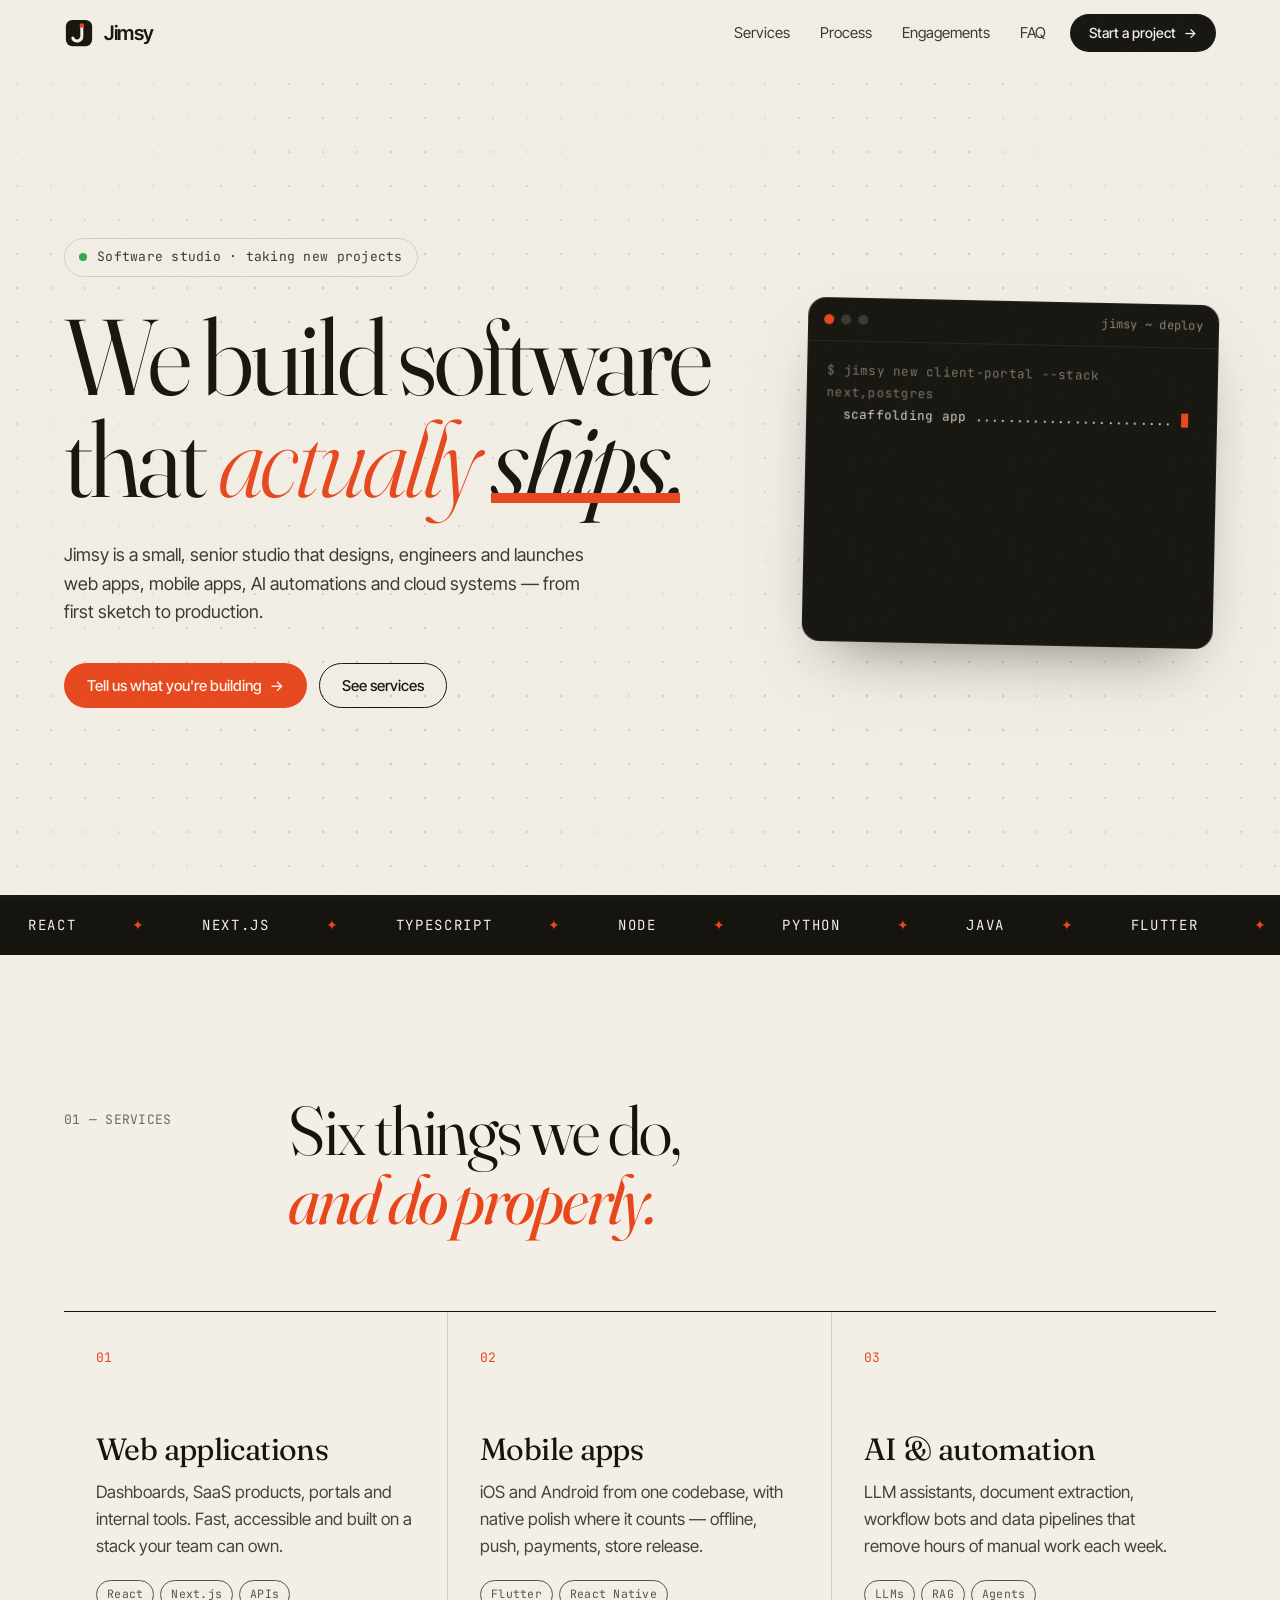
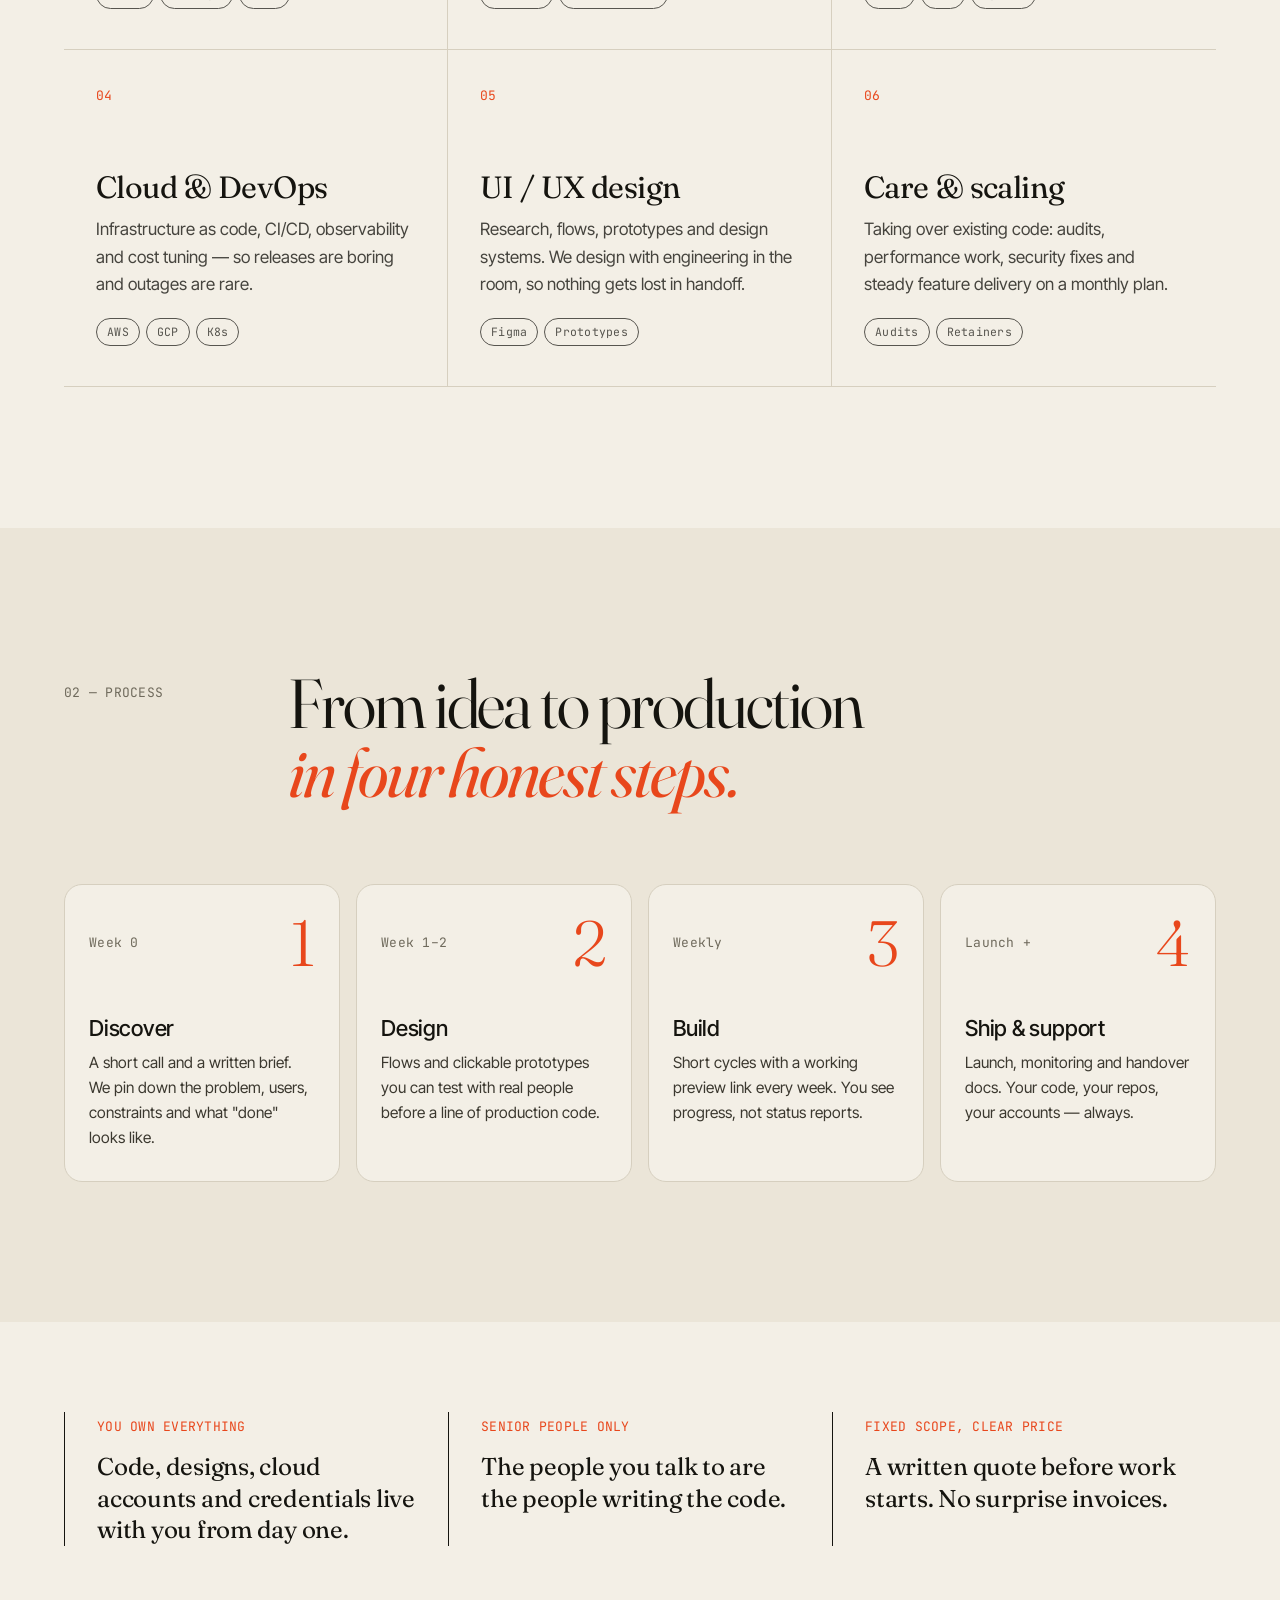
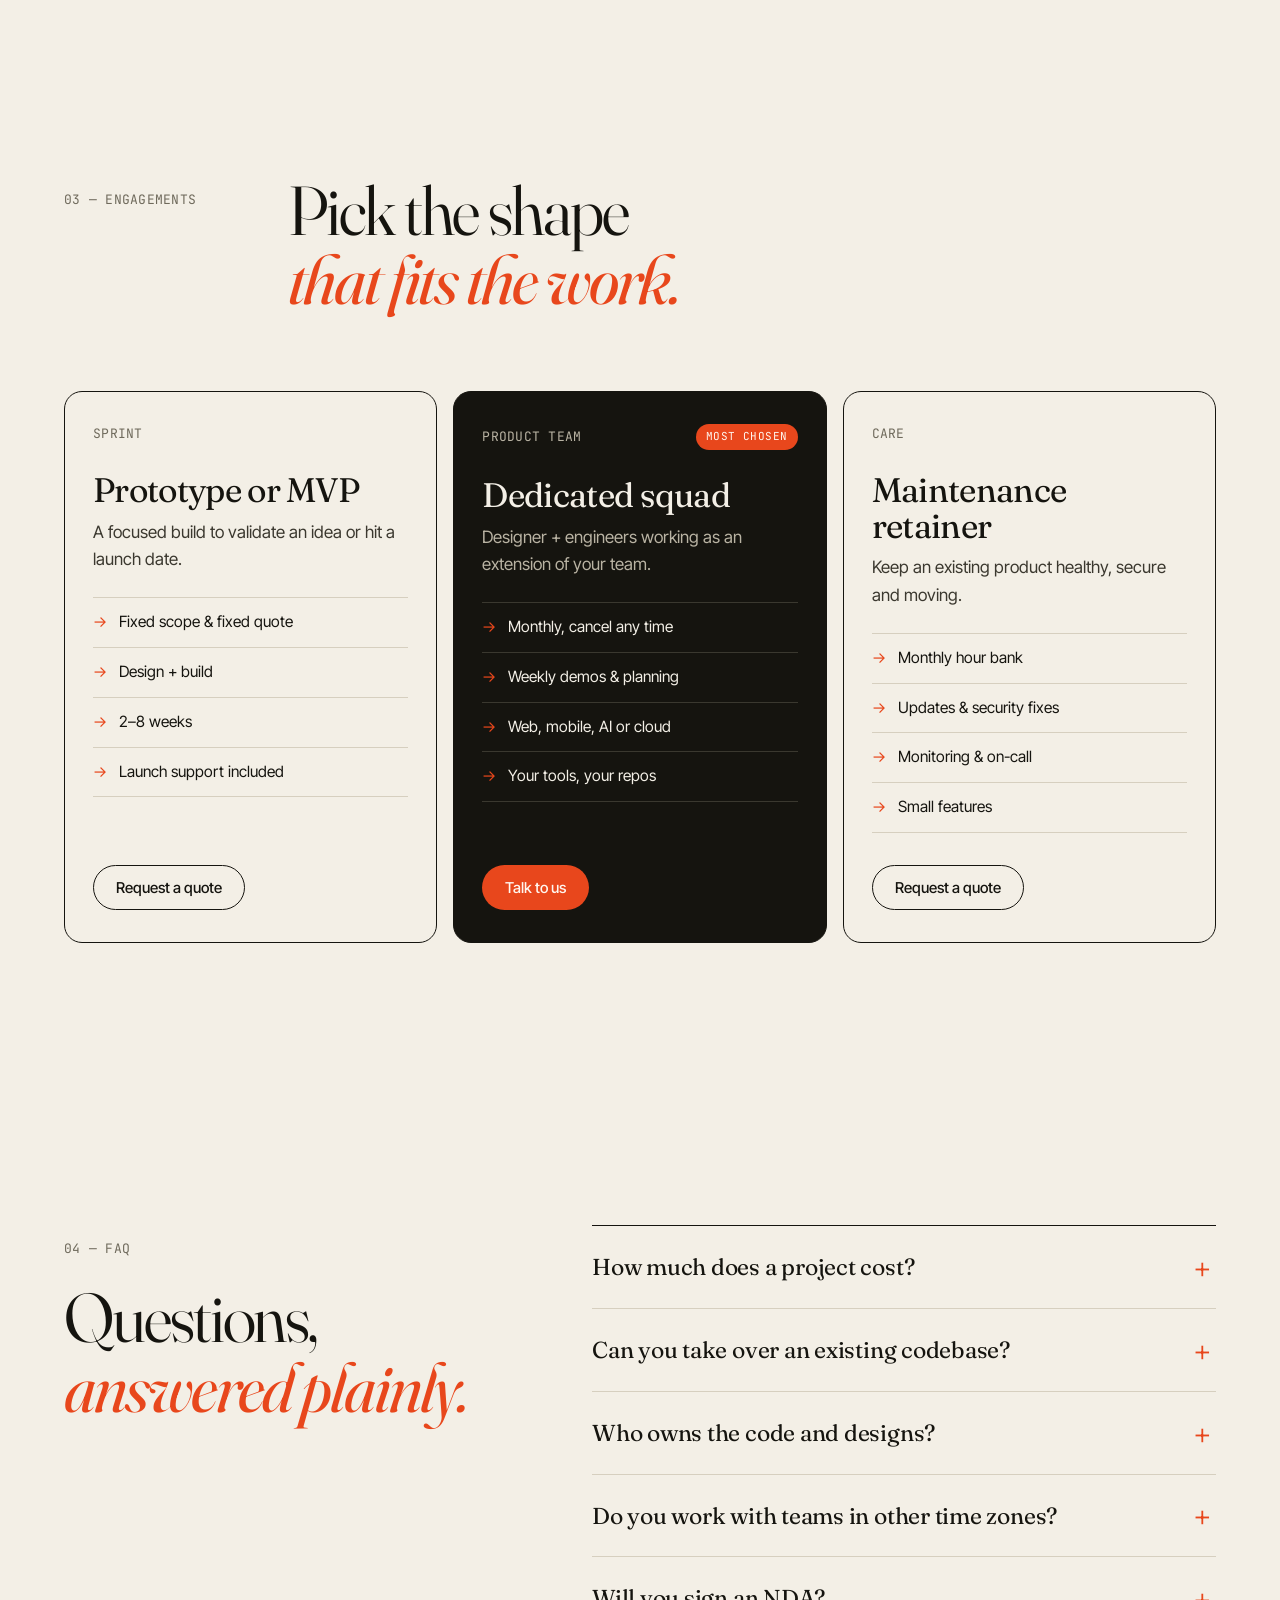
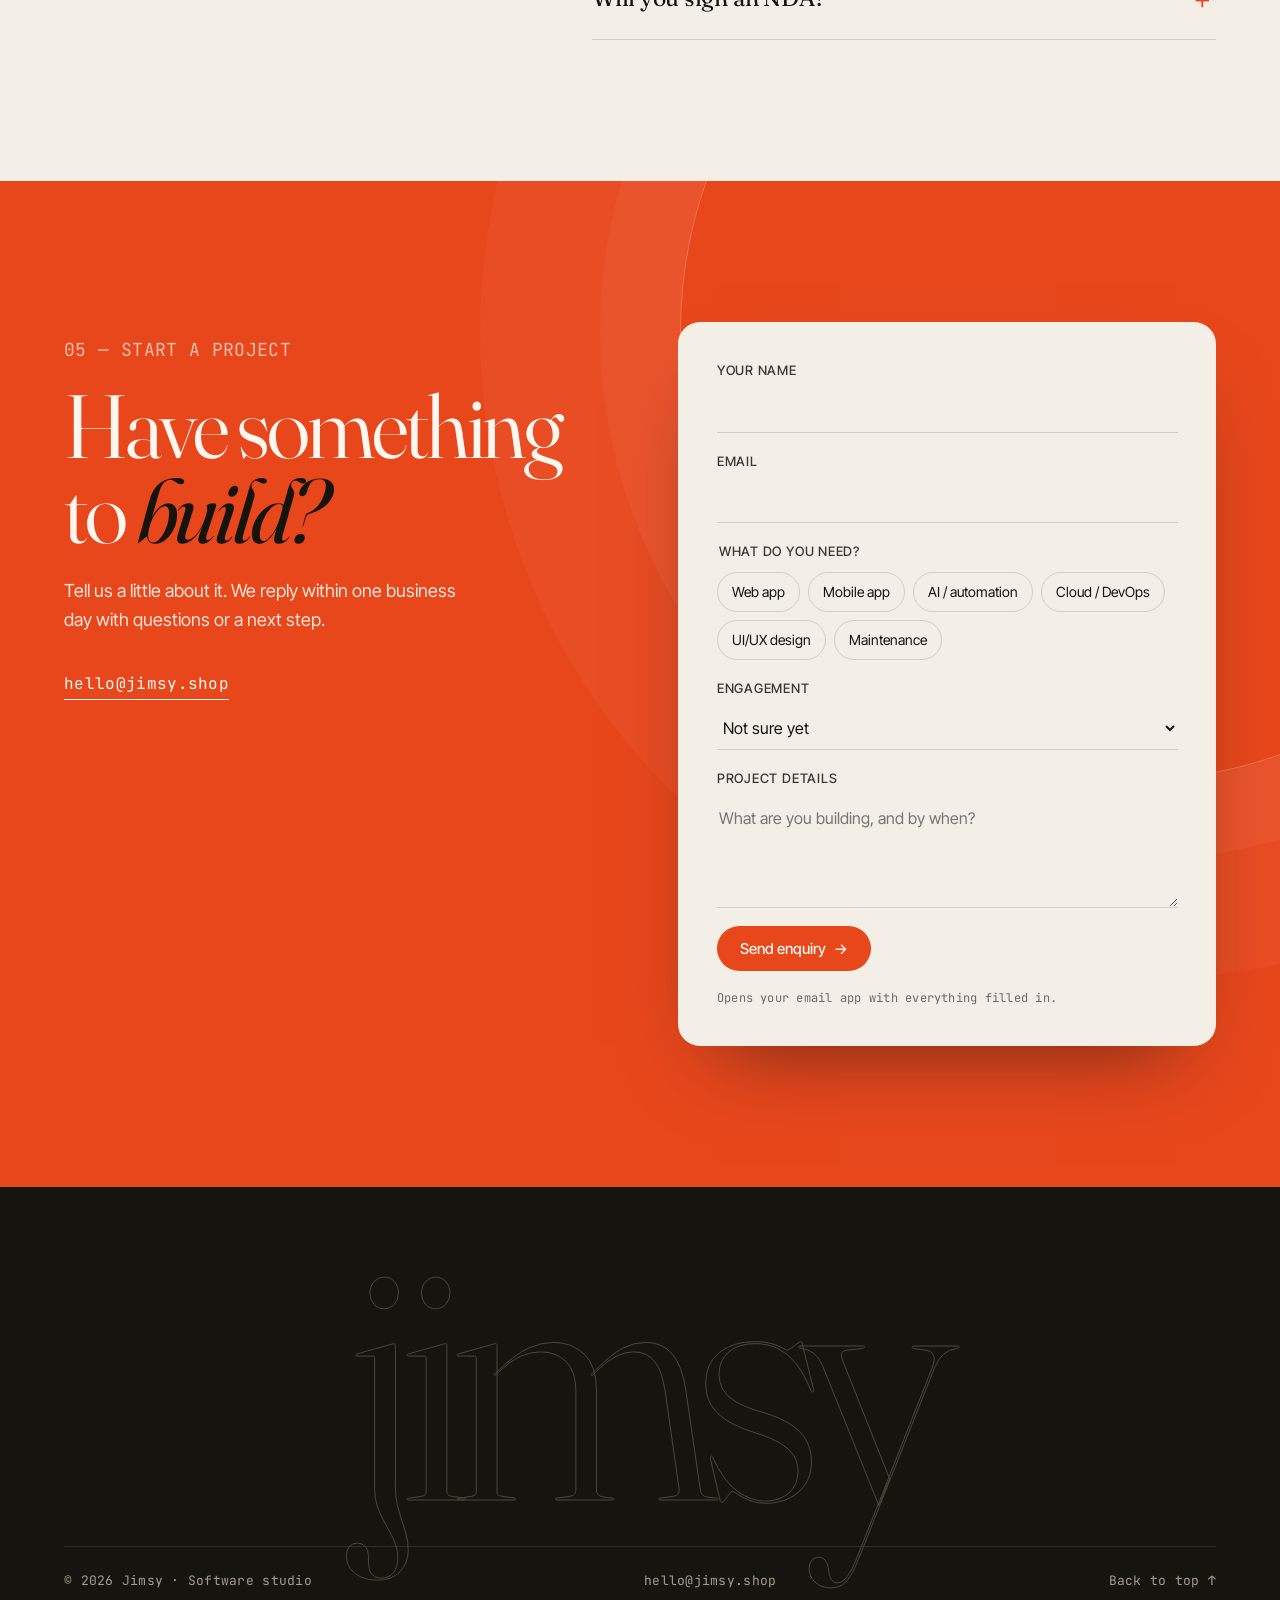
==== index.html @ 9e942797 "Launch jimsy.shop software studio website Co-Authored-By: Claude Opus 5.5 <noreply@anthropic.com>" ====
<!doctype html>
<html lang="en">
<head>
  <meta charset="utf-8">
  <meta name="viewport" content="width=device-width, initial-scale=1">
  <title>Jimsy — Software studio for products that ship</title>
  <meta name="description" content="Jimsy designs and builds web apps, mobile apps, AI automation and cloud infrastructure for teams that need software shipped well.">
  <meta name="theme-color" content="#f3efe6">
  <link rel="canonical" href="https://jimsy.shop/">
  <meta property="og:type" content="website">
  <meta property="og:title" content="Jimsy — Software studio for products that ship">
  <meta property="og:description" content="Web apps, mobile, AI automation and cloud — designed and built end to end.">
  <meta property="og:url" content="https://jimsy.shop/">
  <meta property="og:image" content="https://jimsy.shop/og.svg">
  <meta name="twitter:card" content="summary_large_image">
  <link rel="icon" href="favicon.svg" type="image/svg+xml">
  <link rel="preconnect" href="https://fonts.googleapis.com">
  <link rel="preconnect" href="https://fonts.gstatic.com" crossorigin>
  <link href="https://fonts.googleapis.com/css2?family=Fraunces:ital,opsz,wght@0,9..144,300..700;1,9..144,300..700&family=Inter+Tight:wght@400;500;600&family=JetBrains+Mono:wght@400;500&display=swap" rel="stylesheet">
  <link rel="stylesheet" href="styles.css">
  <script type="application/ld+json">
  {"@context":"https://schema.org","@type":"ProfessionalService","name":"Jimsy","url":"https://jimsy.shop/","description":"Software studio: web apps, mobile apps, AI automation, cloud and UI/UX design.","email":"hello@jimsy.shop"}
  </script>
</head>
<body>
  <a class="skip" href="#main">Skip to content</a>

  <header class="nav" id="top">
    <a class="brand" href="#top" aria-label="Jimsy home">
      <svg viewBox="0 0 32 32" aria-hidden="true"><rect x="2" y="2" width="28" height="28" rx="7" fill="currentColor"/><path d="M19 8v11.5a5 5 0 0 1-9.6 2" fill="none" stroke="var(--paper)" stroke-width="3.2" stroke-linecap="round"/><circle cx="19" cy="8" r="2.4" fill="var(--accent)"/></svg>
      <span>Jimsy</span>
    </a>
    <nav aria-label="Primary">
      <ul class="nav-links">
        <li><a href="#services">Services</a></li>
        <li><a href="#process">Process</a></li>
        <li><a href="#engage">Engagements</a></li>
        <li><a href="#faq">FAQ</a></li>
      </ul>
    </nav>
    <a class="btn btn-ink nav-cta" href="#contact">Start a project <span aria-hidden="true">→</span></a>
    <button class="menu" aria-label="Open menu" aria-expanded="false" aria-controls="mobile-nav"><span></span><span></span></button>
  </header>
  <div class="mobile-nav" id="mobile-nav" hidden>
    <a href="#services">Services</a><a href="#process">Process</a><a href="#engage">Engagements</a><a href="#faq">FAQ</a><a href="#contact">Start a project →</a>
  </div>

  <main id="main">
    <!-- HERO -->
    <section class="hero">
      <canvas id="field" aria-hidden="true"></canvas>
      <div class="hero-inner">
        <p class="eyebrow mono"><span class="dot"></span> Software studio · taking new projects</p>
        <h1 class="display">
          We build software<br>
          that <em>actually</em> <span class="swap" aria-live="polite"><span id="swap-word">ships.</span></span>
        </h1>
        <p class="lede">Jimsy is a small, senior studio that designs, engineers and launches web apps, mobile apps, AI automations and cloud systems — from first sketch to production.</p>
        <div class="hero-actions">
          <a class="btn btn-accent" href="#contact">Tell us what you're building <span aria-hidden="true">→</span></a>
          <a class="btn btn-ghost" href="#services">See services</a>
        </div>
      </div>
      <aside class="console" aria-label="Example build log">
        <div class="console-bar"><i></i><i></i><i></i><span class="mono">jimsy ~ deploy</span></div>
        <pre class="mono" id="console"></pre>
      </aside>
    </section>

    <!-- MARQUEE -->
    <div class="marquee" aria-label="Technologies we work with">
      <div class="marquee-track mono">
        <span>React</span><span>Next.js</span><span>TypeScript</span><span>Node</span><span>Python</span><span>Java</span><span>Flutter</span><span>React Native</span><span>PostgreSQL</span><span>MongoDB</span><span>AWS</span><span>GCP</span><span>Docker</span><span>Kubernetes</span><span>LLM APIs</span><span>Figma</span>
        <span aria-hidden="true">React</span><span aria-hidden="true">Next.js</span><span aria-hidden="true">TypeScript</span><span aria-hidden="true">Node</span><span aria-hidden="true">Python</span><span aria-hidden="true">Java</span><span aria-hidden="true">Flutter</span><span aria-hidden="true">React Native</span><span aria-hidden="true">PostgreSQL</span><span aria-hidden="true">MongoDB</span><span aria-hidden="true">AWS</span><span aria-hidden="true">GCP</span><span aria-hidden="true">Docker</span><span aria-hidden="true">Kubernetes</span><span aria-hidden="true">LLM APIs</span><span aria-hidden="true">Figma</span>
      </div>
    </div>

    <!-- SERVICES -->
    <section class="section" id="services">
      <div class="section-head reveal">
        <p class="kicker mono">01 — Services</p>
        <h2 class="h2">Six things we do,<br><em>and do properly.</em></h2>
      </div>
      <ol class="services">
        <li class="service reveal">
          <span class="num mono">01</span>
          <h3>Web applications</h3>
          <p>Dashboards, SaaS products, portals and internal tools. Fast, accessible and built on a stack your team can own.</p>
          <ul class="tags mono"><li>React</li><li>Next.js</li><li>APIs</li></ul>
        </li>
        <li class="service reveal">
          <span class="num mono">02</span>
          <h3>Mobile apps</h3>
          <p>iOS and Android from one codebase, with native polish where it counts — offline, push, payments, store release.</p>
          <ul class="tags mono"><li>Flutter</li><li>React Native</li></ul>
        </li>
        <li class="service reveal">
          <span class="num mono">03</span>
          <h3>AI &amp; automation</h3>
          <p>LLM assistants, document extraction, workflow bots and data pipelines that remove hours of manual work each week.</p>
          <ul class="tags mono"><li>LLMs</li><li>RAG</li><li>Agents</li></ul>
        </li>
        <li class="service reveal">
          <span class="num mono">04</span>
          <h3>Cloud &amp; DevOps</h3>
          <p>Infrastructure as code, CI/CD, observability and cost tuning — so releases are boring and outages are rare.</p>
          <ul class="tags mono"><li>AWS</li><li>GCP</li><li>K8s</li></ul>
        </li>
        <li class="service reveal">
          <span class="num mono">05</span>
          <h3>UI / UX design</h3>
          <p>Research, flows, prototypes and design systems. We design with engineering in the room, so nothing gets lost in handoff.</p>
          <ul class="tags mono"><li>Figma</li><li>Prototypes</li></ul>
        </li>
        <li class="service reveal">
          <span class="num mono">06</span>
          <h3>Care &amp; scaling</h3>
          <p>Taking over existing code: audits, performance work, security fixes and steady feature delivery on a monthly plan.</p>
          <ul class="tags mono"><li>Audits</li><li>Retainers</li></ul>
        </li>
      </ol>
    </section>

    <!-- PROCESS -->
    <section class="section process" id="process">
      <div class="section-head reveal">
        <p class="kicker mono">02 — Process</p>
        <h2 class="h2">From idea to production<br><em>in four honest steps.</em></h2>
      </div>
      <div class="steps">
        <article class="step reveal">
          <div class="step-top"><span class="mono">Week 0</span><span class="step-n">1</span></div>
          <h3>Discover</h3>
          <p>A short call and a written brief. We pin down the problem, users, constraints and what "done" looks like.</p>
        </article>
        <article class="step reveal">
          <div class="step-top"><span class="mono">Week 1–2</span><span class="step-n">2</span></div>
          <h3>Design</h3>
          <p>Flows and clickable prototypes you can test with real people before a line of production code.</p>
        </article>
        <article class="step reveal">
          <div class="step-top"><span class="mono">Weekly</span><span class="step-n">3</span></div>
          <h3>Build</h3>
          <p>Short cycles with a working preview link every week. You see progress, not status reports.</p>
        </article>
        <article class="step reveal">
          <div class="step-top"><span class="mono">Launch +</span><span class="step-n">4</span></div>
          <h3>Ship &amp; support</h3>
          <p>Launch, monitoring and handover docs. Your code, your repos, your accounts — always.</p>
        </article>
      </div>
    </section>

    <!-- PRINCIPLES -->
    <section class="section principles">
      <div class="principle reveal"><span class="mono">You own everything</span><p>Code, designs, cloud accounts and credentials live with you from day one.</p></div>
      <div class="principle reveal"><span class="mono">Senior people only</span><p>The people you talk to are the people writing the code.</p></div>
      <div class="principle reveal"><span class="mono">Fixed scope, clear price</span><p>A written quote before work starts. No surprise invoices.</p></div>
    </section>

    <!-- ENGAGEMENTS -->
    <section class="section" id="engage">
      <div class="section-head reveal">
        <p class="kicker mono">03 — Engagements</p>
        <h2 class="h2">Pick the shape<br><em>that fits the work.</em></h2>
      </div>
      <div class="plans">
        <article class="plan reveal">
          <p class="plan-name mono">Sprint</p>
          <h3>Prototype or MVP</h3>
          <p class="plan-desc">A focused build to validate an idea or hit a launch date.</p>
          <ul class="plan-list">
            <li>Fixed scope &amp; fixed quote</li><li>Design + build</li><li>2–8 weeks</li><li>Launch support included</li>
          </ul>
          <a class="btn btn-ghost" href="#contact" data-plan="Sprint">Request a quote</a>
        </article>
        <article class="plan plan-feature reveal">
          <p class="plan-name mono">Product team <span class="badge">Most chosen</span></p>
          <h3>Dedicated squad</h3>
          <p class="plan-desc">Designer + engineers working as an extension of your team.</p>
          <ul class="plan-list">
            <li>Monthly, cancel any time</li><li>Weekly demos &amp; planning</li><li>Web, mobile, AI or cloud</li><li>Your tools, your repos</li>
          </ul>
          <a class="btn btn-accent" href="#contact" data-plan="Product team">Talk to us</a>
        </article>
        <article class="plan reveal">
          <p class="plan-name mono">Care</p>
          <h3>Maintenance retainer</h3>
          <p class="plan-desc">Keep an existing product healthy, secure and moving.</p>
          <ul class="plan-list">
            <li>Monthly hour bank</li><li>Updates &amp; security fixes</li><li>Monitoring &amp; on-call</li><li>Small features</li>
          </ul>
          <a class="btn btn-ghost" href="#contact" data-plan="Care">Request a quote</a>
        </article>
      </div>
    </section>

    <!-- FAQ -->
    <section class="section faq" id="faq">
      <div class="section-head reveal">
        <p class="kicker mono">04 — FAQ</p>
        <h2 class="h2">Questions,<br><em>answered plainly.</em></h2>
      </div>
      <div class="faq-list">
        <details class="reveal"><summary>How much does a project cost?</summary><p>It depends on scope. After a short call we send a written, fixed quote — you'll know the price before any work begins.</p></details>
        <details class="reveal"><summary>Can you take over an existing codebase?</summary><p>Yes. We start with a short paid audit, share what we find, and then agree a plan for fixes and new features.</p></details>
        <details class="reveal"><summary>Who owns the code and designs?</summary><p>You do. Work lives in your repositories and accounts, and full rights transfer to you on payment.</p></details>
        <details class="reveal"><summary>Do you work with teams in other time zones?</summary><p>Yes — we work remotely with clients in any time zone and keep a few hours of overlap for calls.</p></details>
        <details class="reveal"><summary>Will you sign an NDA?</summary><p>Of course. Send yours over, or we can provide a standard mutual NDA.</p></details>
      </div>
    </section>

    <!-- CONTACT -->
    <section class="contact" id="contact">
      <div class="contact-inner">
        <div class="contact-copy reveal">
          <p class="kicker mono">05 — Start a project</p>
          <h2 class="display-2">Have something<br>to <em>build?</em></h2>
          <p>Tell us a little about it. We reply within one business day with questions or a next step.</p>
          <a class="mail mono" href="mailto:hello@jimsy.shop">hello@jimsy.shop</a>
        </div>
        <form class="form reveal" id="contact-form" novalidate>
          <label>Your name<input name="name" autocomplete="name" required></label>
          <label>Email<input name="email" type="email" autocomplete="email" required></label>
          <fieldset>
            <legend>What do you need?</legend>
            <div class="chips">
              <label><input type="checkbox" name="need" value="Web app"><span>Web app</span></label>
              <label><input type="checkbox" name="need" value="Mobile app"><span>Mobile app</span></label>
              <label><input type="checkbox" name="need" value="AI / automation"><span>AI / automation</span></label>
              <label><input type="checkbox" name="need" value="Cloud / DevOps"><span>Cloud / DevOps</span></label>
              <label><input type="checkbox" name="need" value="UI/UX design"><span>UI/UX design</span></label>
              <label><input type="checkbox" name="need" value="Maintenance"><span>Maintenance</span></label>
            </div>
          </fieldset>
          <label>Engagement
            <select name="plan">
              <option>Not sure yet</option><option>Sprint</option><option>Product team</option><option>Care</option>
            </select>
          </label>
          <label>Project details<textarea name="message" rows="4" placeholder="What are you building, and by when?" required></textarea></label>
          <button class="btn btn-accent" type="submit">Send enquiry <span aria-hidden="true">→</span></button>
          <p class="form-note mono" id="form-note" role="status">Opens your email app with everything filled in.</p>
        </form>
      </div>
    </section>
  </main>

  <footer class="footer">
    <div class="footer-big" aria-hidden="true">jimsy</div>
    <div class="footer-row mono">
      <span>© <span id="year">2026</span> Jimsy · Software studio</span>
      <a href="mailto:hello@jimsy.shop">hello@jimsy.shop</a>
      <a href="#top">Back to top ↑</a>
    </div>
  </footer>

  <script src="main.js" defer></script>
</body>
</html>
---- styles.css ----
/* Jimsy — paper & ink, one vermilion accent */
:root {
  --paper: #f3efe6;
  --paper-2: #ebe5d8;
  --ink: #15140f;
  --ink-2: #3b382f;
  --muted: #6f6a5c;
  --line: #d6cfbf;
  --accent: #e8471c;
  --accent-ink: #fff6ef;
  --serif: "Fraunces", Georgia, serif;
  --sans: "Inter Tight", system-ui, -apple-system, Segoe UI, sans-serif;
  --mono: "JetBrains Mono", ui-monospace, Consolas, monospace;
  --pad: clamp(20px, 5vw, 72px);
  --radius: 18px;
  --ease: cubic-bezier(.2, .7, .1, 1);
}

*, *::before, *::after { box-sizing: border-box; }
html { scroll-behavior: smooth; -webkit-text-size-adjust: 100%; }
body {
  margin: 0;
  background: var(--paper);
  color: var(--ink);
  font: 400 17px/1.6 var(--sans);
  -webkit-font-smoothing: antialiased;
  overflow-x: hidden;
}
/* subtle paper grain */
body::before {
  content: ""; position: fixed; inset: 0; pointer-events: none; z-index: 100; opacity: .05;
  background-image: url("data:image/svg+xml,%3Csvg xmlns='http://www.w3.org/2000/svg' width='160' height='160'%3E%3Cfilter id='n'%3E%3CfeTurbulence type='fractalNoise' baseFrequency='.9' numOctaves='3'/%3E%3C/filter%3E%3Crect width='100%25' height='100%25' filter='url(%23n)'/%3E%3C/svg%3E");
}
img, svg { display: block; }
a { color: inherit; }
::selection { background: var(--accent); color: var(--accent-ink); }
:focus-visible { outline: 2px solid var(--accent); outline-offset: 3px; border-radius: 6px; }

.mono { font-family: var(--mono); font-size: 13px; letter-spacing: .02em; }
em { font-style: italic; font-family: var(--serif); font-weight: 400; color: var(--accent); }

.skip { position: absolute; left: -999px; top: 8px; background: var(--ink); color: var(--paper); padding: 8px 14px; border-radius: 8px; z-index: 200; }
.skip:focus { left: 8px; }

/* ---------- buttons ---------- */
.btn {
  display: inline-flex; align-items: center; gap: .55em;
  padding: 14px 22px; border-radius: 999px; border: 1px solid transparent;
  font: 500 15px/1 var(--sans); text-decoration: none; cursor: pointer;
  transition: transform .35s var(--ease), background .25s, color .25s, border-color .25s;
}
.btn span { transition: transform .35s var(--ease); }
.btn:hover span { transform: translateX(4px); }
.btn:active { transform: scale(.98); }
.btn-accent { background: var(--accent); color: var(--accent-ink); }
.btn-accent:hover { background: var(--ink); }
.btn-ink { background: var(--ink); color: var(--paper); }
.btn-ink:hover { background: var(--accent); }
.btn-ghost { border-color: var(--ink); color: var(--ink); background: transparent; }
.btn-ghost:hover { background: var(--ink); color: var(--paper); }

/* ---------- nav ---------- */
.nav {
  position: sticky; top: 0; z-index: 50;
  display: flex; align-items: center; gap: 24px;
  padding: 14px var(--pad);
  background: color-mix(in srgb, var(--paper) 82%, transparent);
  backdrop-filter: blur(14px); -webkit-backdrop-filter: blur(14px);
  border-bottom: 1px solid transparent;
  transition: border-color .3s;
}
.nav.scrolled { border-bottom-color: var(--line); }
.brand { display: flex; align-items: center; gap: 10px; text-decoration: none; font: 600 20px/1 var(--sans); letter-spacing: -.02em; color: var(--ink); }
.brand svg { width: 30px; height: 30px; }
.nav nav { margin-left: auto; }
.nav-links { display: flex; gap: 30px; list-style: none; margin: 0; padding: 0; }
.nav-links a { text-decoration: none; font-size: 15px; color: var(--ink-2); position: relative; }
.nav-links a::after { content: ""; position: absolute; left: 0; right: 100%; bottom: -4px; height: 1.5px; background: var(--accent); transition: right .35s var(--ease); }
.nav-links a:hover::after { right: 0; }
.nav-cta { padding: 11px 18px; font-size: 14px; }
.menu { display: none; margin-left: auto; width: 44px; height: 44px; border: 1px solid var(--ink); border-radius: 50%; background: none; cursor: pointer; flex-direction: column; justify-content: center; align-items: center; gap: 5px; }
.menu span { width: 16px; height: 1.5px; background: var(--ink); transition: transform .3s var(--ease); }
.menu[aria-expanded="true"] span:first-child { transform: translateY(3.25px) rotate(45deg); }
.menu[aria-expanded="true"] span:last-child { transform: translateY(-3.25px) rotate(-45deg); }
.mobile-nav { position: fixed; inset: 72px 0 0; z-index: 49; background: var(--paper); padding: 32px var(--pad); display: flex; flex-direction: column; gap: 8px; }
.mobile-nav[hidden] { display: none; }
.mobile-nav a { font: 400 clamp(32px, 9vw, 44px)/1.3 var(--serif); text-decoration: none; border-bottom: 1px solid var(--line); padding: 10px 0; }

/* ---------- hero ---------- */
.hero {
  position: relative; min-height: calc(100svh - 72px);
  display: grid; grid-template-columns: minmax(0, 1.35fr) minmax(0, .8fr); align-items: center; gap: 48px;
  padding: 56px var(--pad) 72px;
  isolation: isolate;
}
#field { position: absolute; inset: 0; width: 100%; height: 100%; z-index: -1; }
.eyebrow { display: inline-flex; align-items: center; gap: 10px; padding: 8px 14px; border: 1px solid var(--line); border-radius: 999px; background: var(--paper); color: var(--ink-2); margin: 0 0 28px; }
.dot { width: 8px; height: 8px; border-radius: 50%; background: #2fa84f; box-shadow: 0 0 0 0 rgba(47,168,79,.5); animation: pulse 2s infinite; }
@keyframes pulse { 70% { box-shadow: 0 0 0 9px rgba(47,168,79,0); } 100% { box-shadow: 0 0 0 0 rgba(47,168,79,0); } }
.display {
  font: 350 clamp(48px, 8.4vw, 128px)/.95 var(--serif);
  font-variation-settings: "opsz" 144;
  letter-spacing: -.035em; margin: 0;
}
.display em { font-weight: 300; }
.swap { display: inline-block; position: relative; color: var(--ink); }
#swap-word { display: inline-block; font-style: italic; transition: opacity .35s, transform .45s var(--ease), filter .35s; }
#swap-word.out { opacity: 0; transform: translateY(.25em); filter: blur(6px); }
.swap::after { content: ""; position: absolute; left: 0; right: 0; bottom: .06em; height: .09em; background: var(--accent); transform-origin: left; animation: under 1.2s var(--ease) .4s both; }
@keyframes under { from { transform: scaleX(0); } }
.lede { max-width: 540px; font-size: clamp(17px, 1.4vw, 20px); color: var(--ink-2); margin: 32px 0 36px; }
.hero-actions { display: flex; flex-wrap: wrap; gap: 12px; }

.console {
  align-self: center; background: var(--ink); color: #d8d3c4; border-radius: var(--radius);
  box-shadow: 0 30px 60px -30px rgba(21,20,15,.55), 0 0 0 1px rgba(255,255,255,.04) inset;
  overflow: hidden; transform: rotate(1.2deg); transition: transform .6s var(--ease);
}
.console:hover { transform: rotate(0deg) translateY(-4px); }
.console-bar { display: flex; align-items: center; gap: 7px; padding: 12px 16px; border-bottom: 1px solid rgba(255,255,255,.07); }
.console-bar i { width: 10px; height: 10px; border-radius: 50%; background: #3a382f; }
.console-bar i:first-child { background: var(--accent); }
.console-bar span { margin-left: auto; color: #8c8676; font-size: 12px; }
.console pre { margin: 0; padding: 18px 20px 22px; min-height: 300px; white-space: pre-wrap; font-size: 12.5px; line-height: 1.75; }
.console .ok { color: #7fd18f; } .console .ac { color: #ff8a5c; } .console .dim { color: #7a7566; }
.caret { display: inline-block; width: 7px; height: 1.1em; vertical-align: -2px; background: var(--accent); animation: blink 1s steps(1) infinite; }
@keyframes blink { 50% { opacity: 0; } }

/* ---------- marquee ---------- */
.marquee { border-block: 1px solid var(--ink); overflow: hidden; background: var(--ink); color: var(--paper); }
.marquee-track { display: flex; width: max-content; animation: marquee 38s linear infinite; }
.marquee-track span { padding: 18px 28px; font-size: 14px; text-transform: uppercase; letter-spacing: .12em; white-space: nowrap; }
.marquee-track span::after { content: "✦"; margin-left: 56px; color: var(--accent); }
.marquee:hover .marquee-track { animation-play-state: paused; }
@keyframes marquee { to { transform: translateX(-50%); } }

/* ---------- sections ---------- */
.section { padding: clamp(80px, 11vw, 160px) var(--pad); }
.section-head { display: grid; grid-template-columns: 200px 1fr; gap: 24px; margin-bottom: clamp(48px, 6vw, 88px); align-items: start; }
.kicker { color: var(--muted); margin: 14px 0 0; text-transform: uppercase; }
.h2 { font: 350 clamp(38px, 5.4vw, 80px)/1 var(--serif); letter-spacing: -.03em; margin: 0; font-variation-settings: "opsz" 144; }

/* services */
.services { list-style: none; margin: 0; padding: 0; display: grid; grid-template-columns: repeat(3, 1fr); border-top: 1px solid var(--ink); }
.service {
  position: relative; padding: 36px 32px 40px; border-bottom: 1px solid var(--line); border-right: 1px solid var(--line);
  min-height: 320px; display: flex; flex-direction: column; overflow: hidden; isolation: isolate;
  transition: color .4s var(--ease);
}
.service:nth-child(3n) { border-right: 0; }
.service::before { content: ""; position: absolute; inset: 0; background: var(--ink); z-index: -1; transform: translateY(101%); transition: transform .55s var(--ease); }
.service:hover { color: var(--paper); }
.service:hover::before { transform: translateY(0); }
.service .num { color: var(--accent); }
.service h3 { font: 400 clamp(26px, 2.4vw, 34px)/1.1 var(--serif); letter-spacing: -.02em; margin: auto 0 12px; padding-top: 64px; }
.service p { margin: 0 0 20px; color: inherit; opacity: .78; max-width: 36ch; }
.tags { display: flex; flex-wrap: wrap; gap: 6px; list-style: none; margin: 0; padding: 0; }
.tags li { border: 1px solid currentColor; border-radius: 999px; padding: 4px 10px; font-size: 11.5px; opacity: .7; }

/* process */
.process { background: var(--paper-2); }
.steps { display: grid; grid-template-columns: repeat(4, 1fr); gap: 16px; counter-reset: s; }
.step { background: var(--paper); border: 1px solid var(--line); border-radius: var(--radius); padding: 26px 24px 30px; transition: transform .45s var(--ease), box-shadow .45s var(--ease); }
.step:hover { transform: translateY(-6px); box-shadow: 0 24px 40px -28px rgba(21,20,15,.45); }
.step-top { display: flex; justify-content: space-between; align-items: center; color: var(--muted); }
.step-n { font: 300 64px/1 var(--serif); color: var(--accent); }
.step h3 { font: 500 22px/1.2 var(--sans); letter-spacing: -.01em; margin: 40px 0 10px; }
.step p { margin: 0; color: var(--ink-2); font-size: 15.5px; }

/* principles */
.principles { display: grid; grid-template-columns: repeat(3, 1fr); gap: 0; padding-block: clamp(56px, 7vw, 96px); }
.principle { padding: 0 32px; border-left: 1px solid var(--ink); }
.principle span { color: var(--accent); text-transform: uppercase; }
.principle p { font: 400 clamp(20px, 1.9vw, 26px)/1.3 var(--serif); margin: 12px 0 0; letter-spacing: -.01em; }

/* plans */
.plans { display: grid; grid-template-columns: repeat(3, 1fr); gap: 16px; align-items: stretch; }
.plan { border: 1px solid var(--ink); border-radius: var(--radius); padding: 32px 28px; display: flex; flex-direction: column; background: var(--paper); transition: transform .45s var(--ease); }
.plan:hover { transform: translateY(-6px); }
.plan-name { color: var(--muted); text-transform: uppercase; margin: 0; display: flex; justify-content: space-between; align-items: center; gap: 8px; }
.badge { background: var(--accent); color: var(--accent-ink); padding: 4px 10px; border-radius: 999px; font-size: 11px; letter-spacing: .04em; }
.plan h3 { font: 400 34px/1.05 var(--serif); letter-spacing: -.02em; margin: 28px 0 10px; }
.plan-desc { color: var(--ink-2); margin: 0 0 24px; }
.plan-list { list-style: none; padding: 0; margin: 0 0 32px; border-top: 1px solid var(--line); }
.plan-list li { padding: 12px 0 12px 26px; border-bottom: 1px solid var(--line); position: relative; font-size: 15.5px; }
.plan-list li::before { content: "→"; position: absolute; left: 0; color: var(--accent); }
.plan .btn { margin-top: auto; align-self: flex-start; }
.plan-feature { background: var(--ink); color: var(--paper); }
.plan-feature .plan-desc, .plan-feature .plan-name { color: #b9b3a3; }
.plan-feature .plan-list, .plan-feature .plan-list li { border-color: #3a382f; }
.plan-feature .btn-accent:hover { background: var(--paper); color: var(--ink); }

/* faq */
.faq { display: grid; grid-template-columns: 1fr 1.3fr; gap: 48px; align-items: start; }
.faq .section-head { grid-template-columns: 1fr; position: sticky; top: 110px; margin: 0; }
.faq-list { border-top: 1px solid var(--ink); }
.faq details { border-bottom: 1px solid var(--line); }
.faq summary { list-style: none; cursor: pointer; padding: 26px 48px 26px 0; position: relative; font: 400 clamp(20px, 1.8vw, 24px)/1.3 var(--serif); letter-spacing: -.01em; }
.faq summary::-webkit-details-marker { display: none; }
.faq summary::after { content: "+"; position: absolute; right: 4px; top: 50%; translate: 0 -50%; font: 300 30px/1 var(--sans); color: var(--accent); transition: rotate .35s var(--ease); }
.faq details[open] summary::after { rotate: 45deg; }
.faq details p { margin: -8px 0 26px; color: var(--ink-2); max-width: 60ch; }

/* contact */
.contact { background: var(--accent); color: var(--accent-ink); padding: clamp(80px, 11vw, 150px) var(--pad); position: relative; overflow: hidden; }
.contact::before { content: ""; position: absolute; width: 900px; height: 900px; right: -300px; top: -300px; border-radius: 50%; border: 1px solid rgba(255,246,239,.25); box-shadow: 0 0 0 80px rgba(255,246,239,.04), 0 0 0 200px rgba(255,246,239,.03); }
.contact-inner { position: relative; display: grid; grid-template-columns: 1fr 1fr; gap: clamp(40px, 6vw, 96px); align-items: start; }
.contact .kicker { color: rgba(255,246,239,.75); }
.display-2 { font: 350 clamp(48px, 7vw, 108px)/.95 var(--serif); letter-spacing: -.035em; margin: 18px 0 24px; font-variation-settings: "opsz" 144; }
.display-2 em { color: var(--ink); }
.contact-copy p { max-width: 42ch; font-size: 18px; opacity: .9; }
.mail { display: inline-block; margin-top: 18px; font-size: 16px; text-decoration: none; border-bottom: 1px solid currentColor; padding-bottom: 3px; }
.form { background: var(--paper); color: var(--ink); border-radius: 22px; padding: clamp(24px, 3vw, 40px); display: grid; gap: 18px; box-shadow: 0 40px 80px -40px rgba(21,20,15,.6); }
.form > label, .form legend { display: grid; gap: 8px; font-size: 13px; font-weight: 500; color: var(--ink-2); text-transform: uppercase; letter-spacing: .06em; }
.form input:not([type=checkbox]), .form select, .form textarea {
  font: 400 16px/1.4 var(--sans); color: var(--ink); background: transparent; text-transform: none; letter-spacing: 0;
  border: 0; border-bottom: 1.5px solid var(--line); padding: 10px 2px; border-radius: 0; transition: border-color .25s;
}
.form input:focus, .form select:focus, .form textarea:focus { outline: none; border-color: var(--accent); }
.form textarea { resize: vertical; min-height: 96px; }
.form fieldset { border: 0; margin: 0; padding: 0; }
.form legend { margin-bottom: 10px; }
.chips { display: flex; flex-wrap: wrap; gap: 8px; }
.chips label { cursor: pointer; }
.chips input { position: absolute; opacity: 0; pointer-events: none; }
.chips span { display: inline-block; padding: 8px 14px; border: 1px solid var(--line); border-radius: 999px; font-size: 14px; transition: all .2s; }
.chips input:checked + span { background: var(--ink); color: var(--paper); border-color: var(--ink); }
.chips input:focus-visible + span { outline: 2px solid var(--accent); outline-offset: 2px; }
.form .btn { justify-self: start; }
.form-note { color: var(--muted); margin: 0; font-size: 12px; }
.form-note.err { color: var(--accent); }
.form [aria-invalid="true"] { border-bottom-color: var(--accent) !important; }

/* footer */
.footer { background: var(--ink); color: var(--paper); padding: 40px var(--pad) 32px; overflow: hidden; }
.footer-big { font: 300 clamp(120px, 28vw, 440px)/.8 var(--serif); letter-spacing: -.06em; color: transparent; -webkit-text-stroke: 1px #4a473c; text-align: center; user-select: none; margin-bottom: 32px; }
.footer-row { display: flex; flex-wrap: wrap; gap: 16px 32px; justify-content: space-between; color: #a39d8c; border-top: 1px solid #2e2c25; padding-top: 24px; }
.footer-row a { text-decoration: none; }
.footer-row a:hover { color: var(--accent); }

/* reveal */
.reveal { opacity: 0; transform: translateY(28px); transition: opacity .9s var(--ease), transform .9s var(--ease); }
.reveal.in { opacity: 1; transform: none; }

/* ---------- responsive ---------- */
@media (max-width: 1080px) {
  .hero { grid-template-columns: 1fr; min-height: auto; padding-top: 48px; }
  .console { max-width: 560px; transform: none; }
  .services { grid-template-columns: repeat(2, 1fr); }
  .service:nth-child(3n) { border-right: 1px solid var(--line); }
  .service:nth-child(2n) { border-right: 0; }
  .steps { grid-template-columns: repeat(2, 1fr); }
  .plans { grid-template-columns: 1fr; max-width: 620px; }
  .faq { grid-template-columns: 1fr; }
  .faq .section-head { position: static; }
  .contact-inner { grid-template-columns: 1fr; }
}
@media (max-width: 760px) {
  .nav nav, .nav-cta { display: none; }
  .menu { display: flex; }
  .section-head { grid-template-columns: 1fr; gap: 8px; }
  .services, .steps { grid-template-columns: 1fr; }
  .service { border-right: 0 !important; min-height: 0; }
  .service h3 { padding-top: 36px; }
  .principles { grid-template-columns: 1fr; gap: 32px; }
  .principle { padding: 0 0 0 20px; }
  .console pre { min-height: 240px; font-size: 11.5px; }
}
@media (prefers-reduced-motion: reduce) {
  *, *::before, *::after { animation: none !important; transition: none !important; scroll-behavior: auto !important; }
  .reveal { opacity: 1; transform: none; }
}
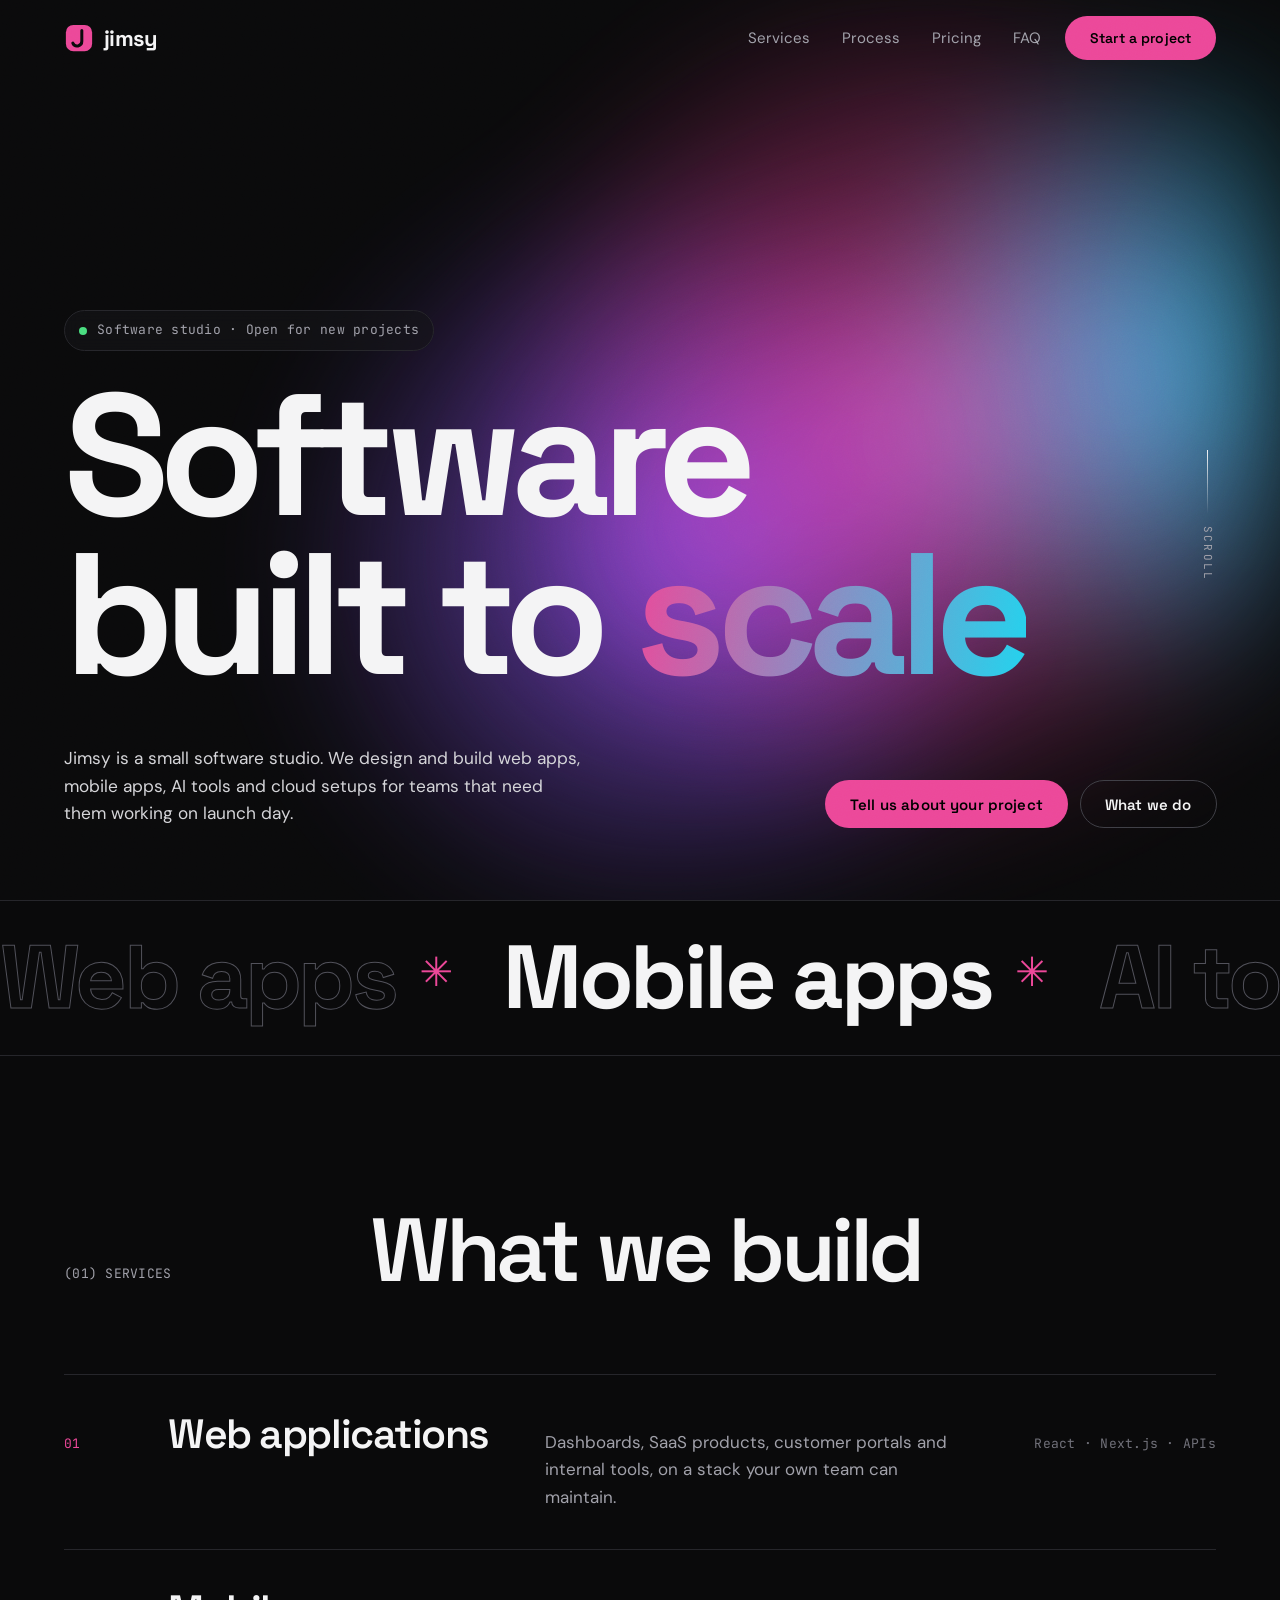
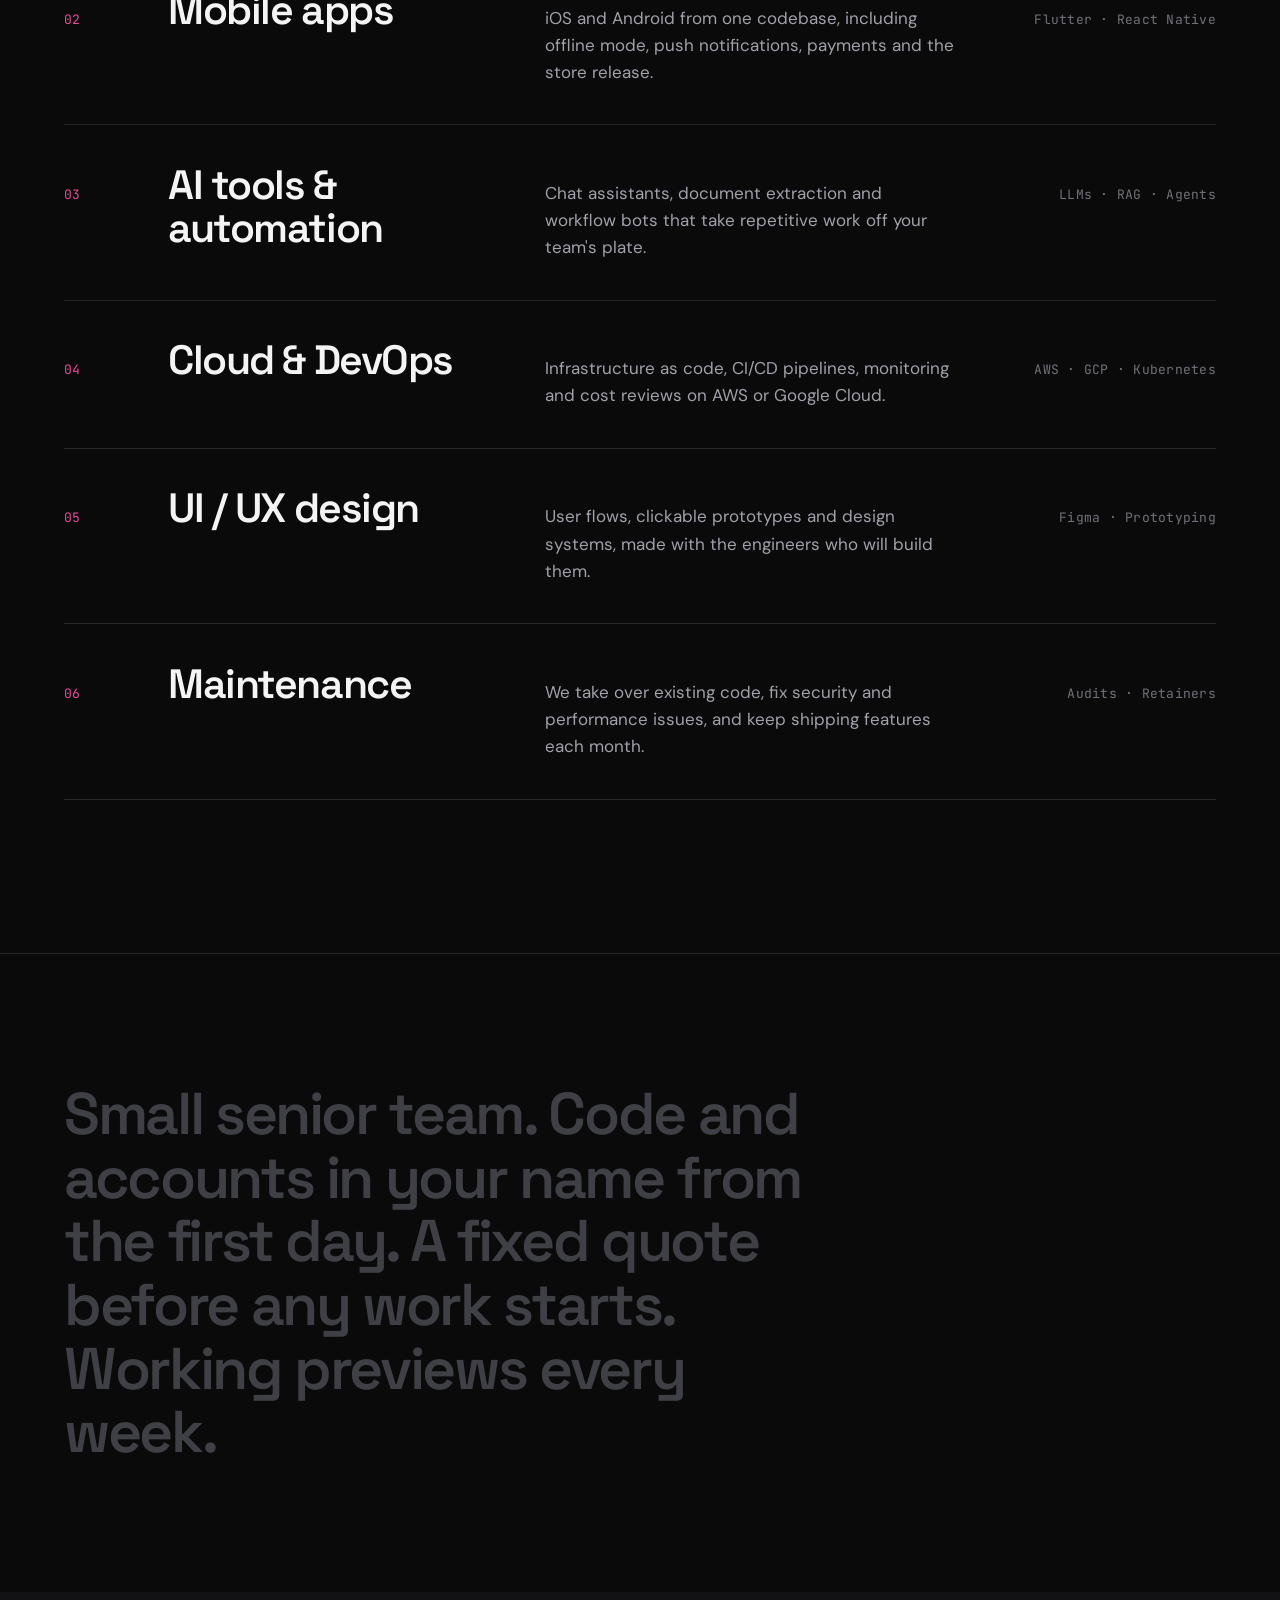
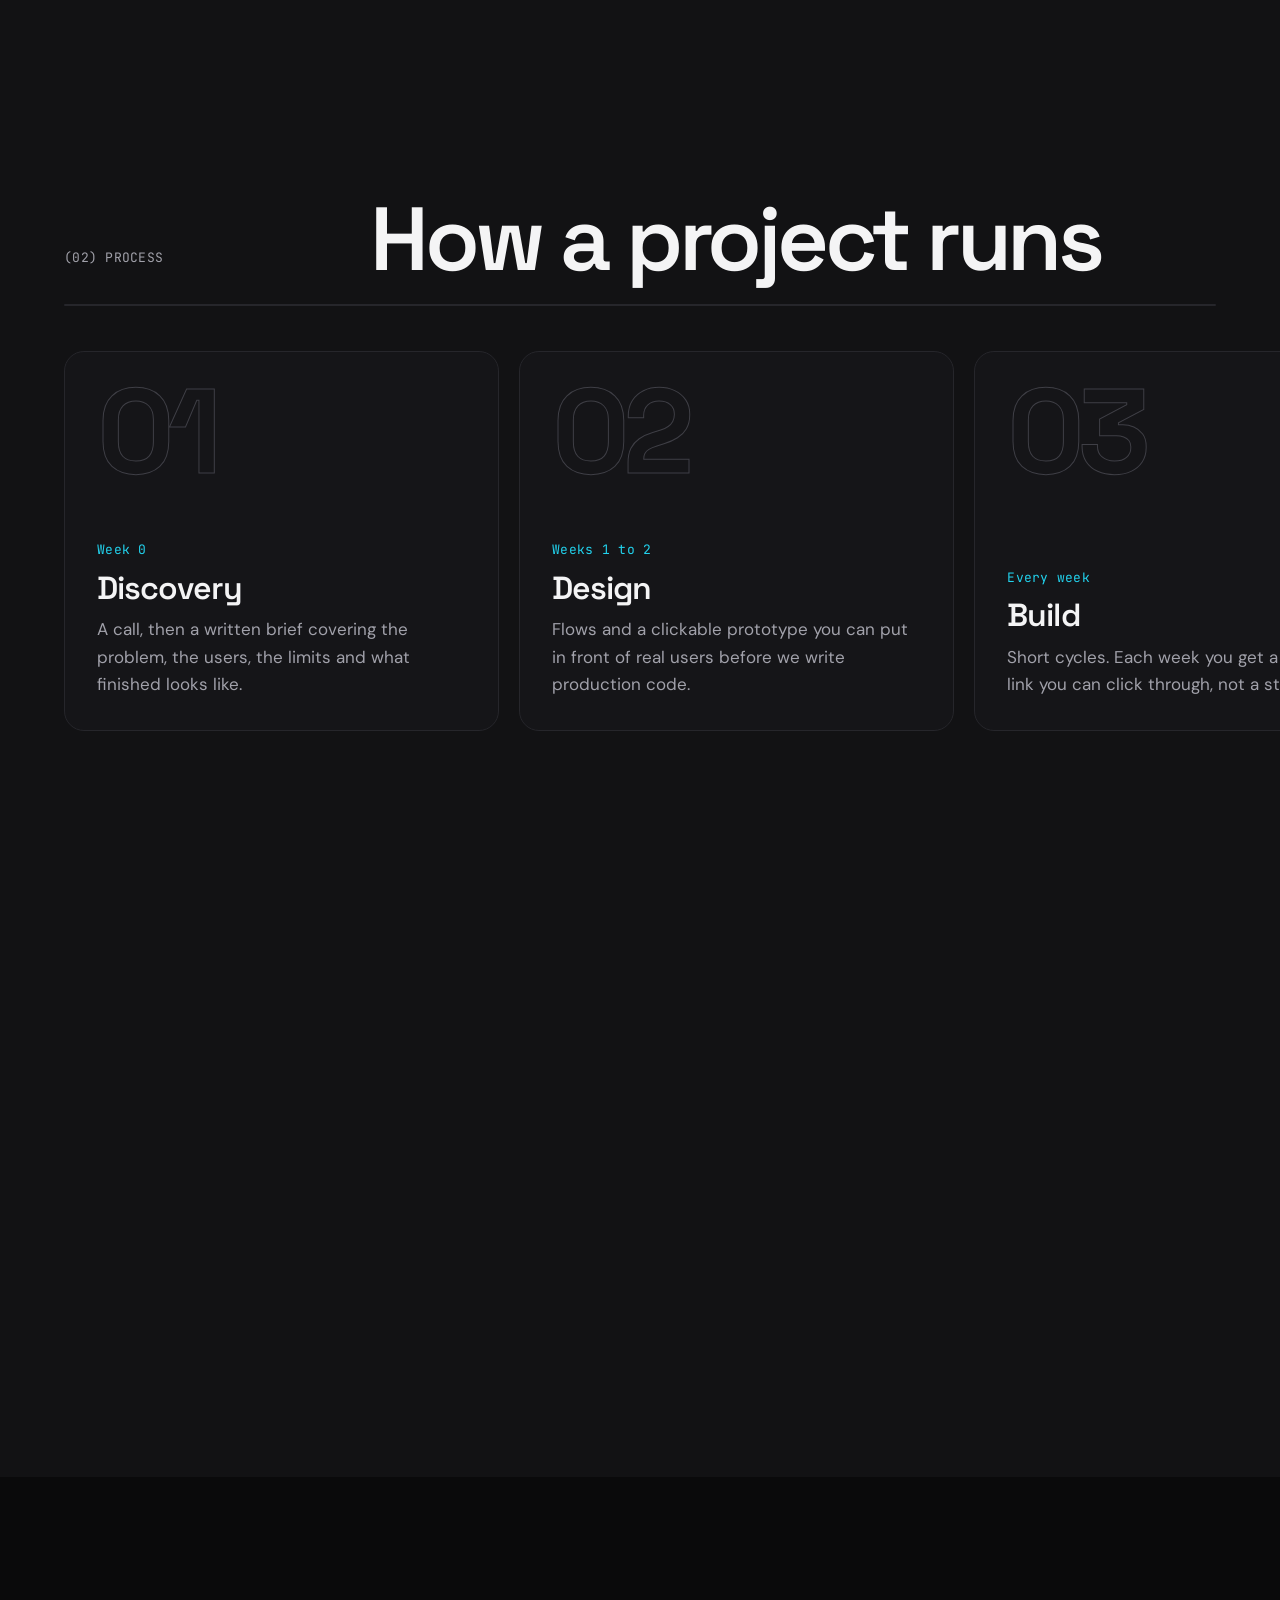
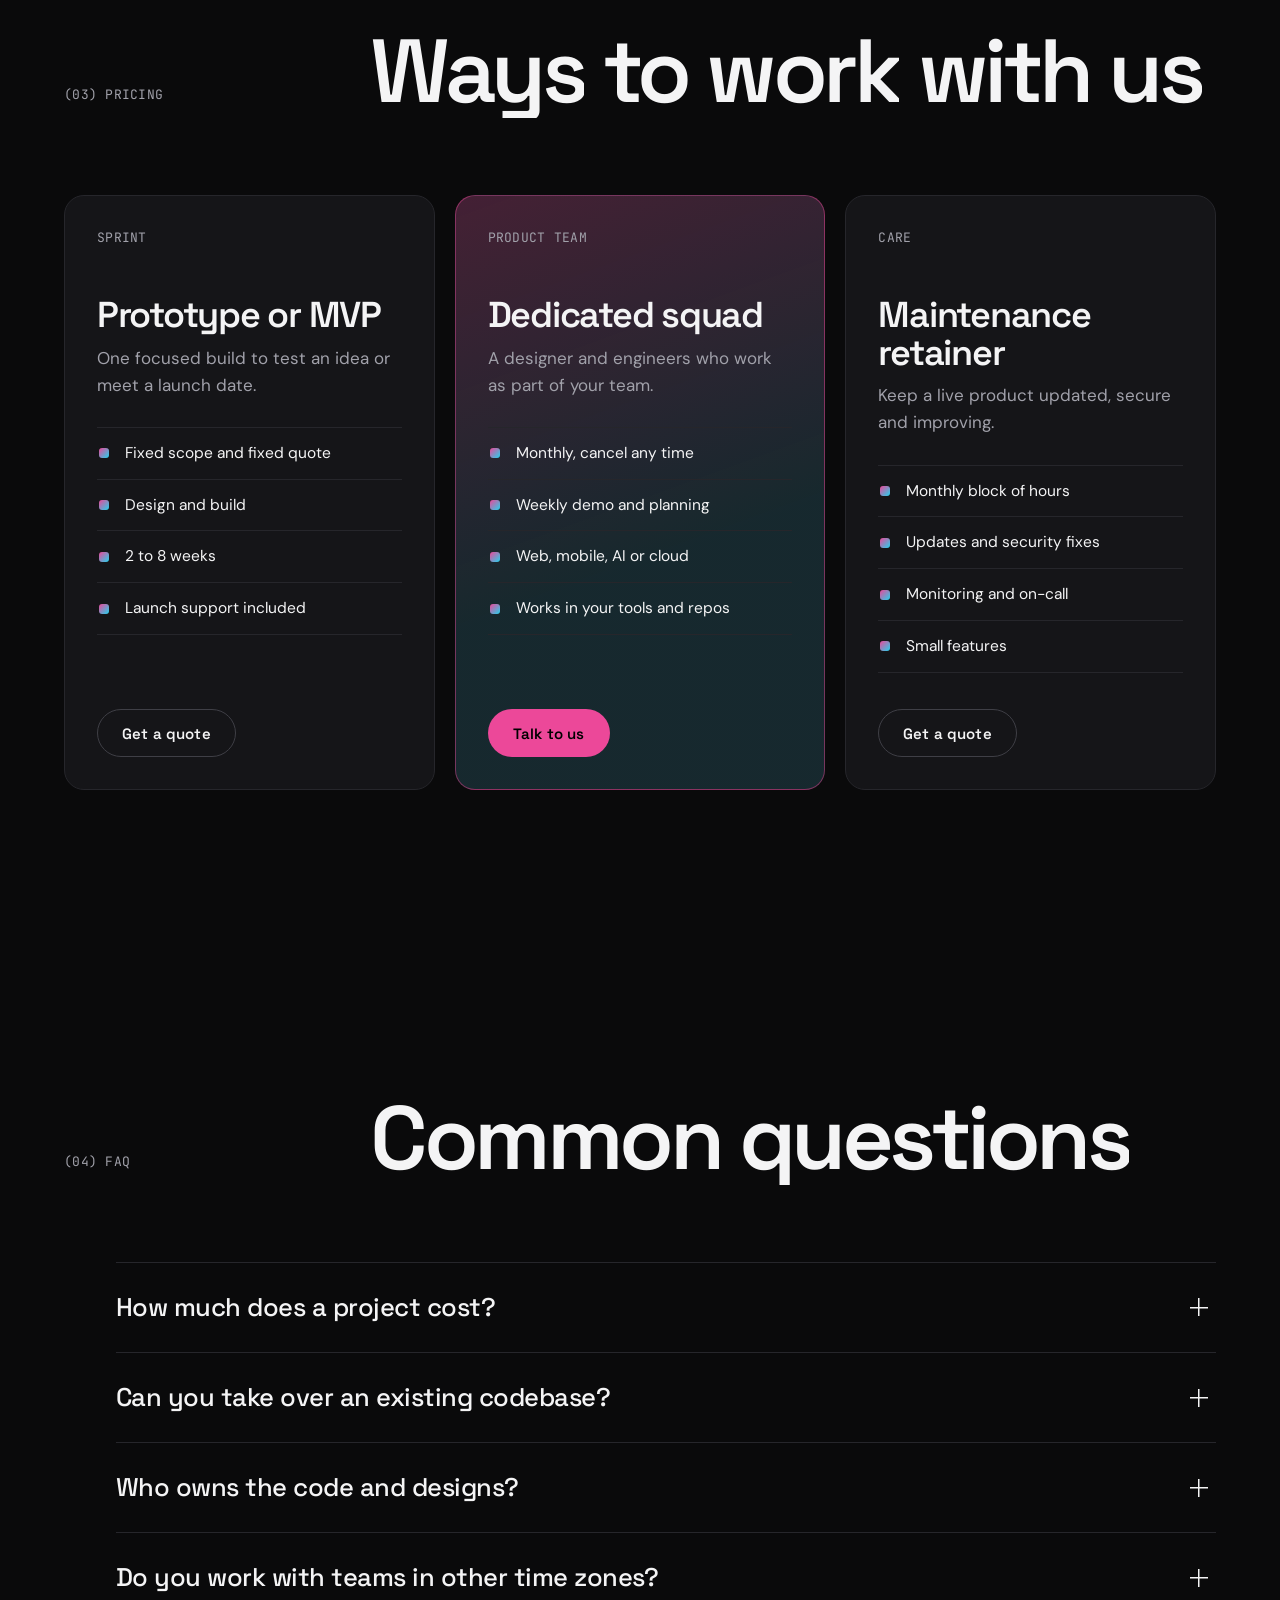
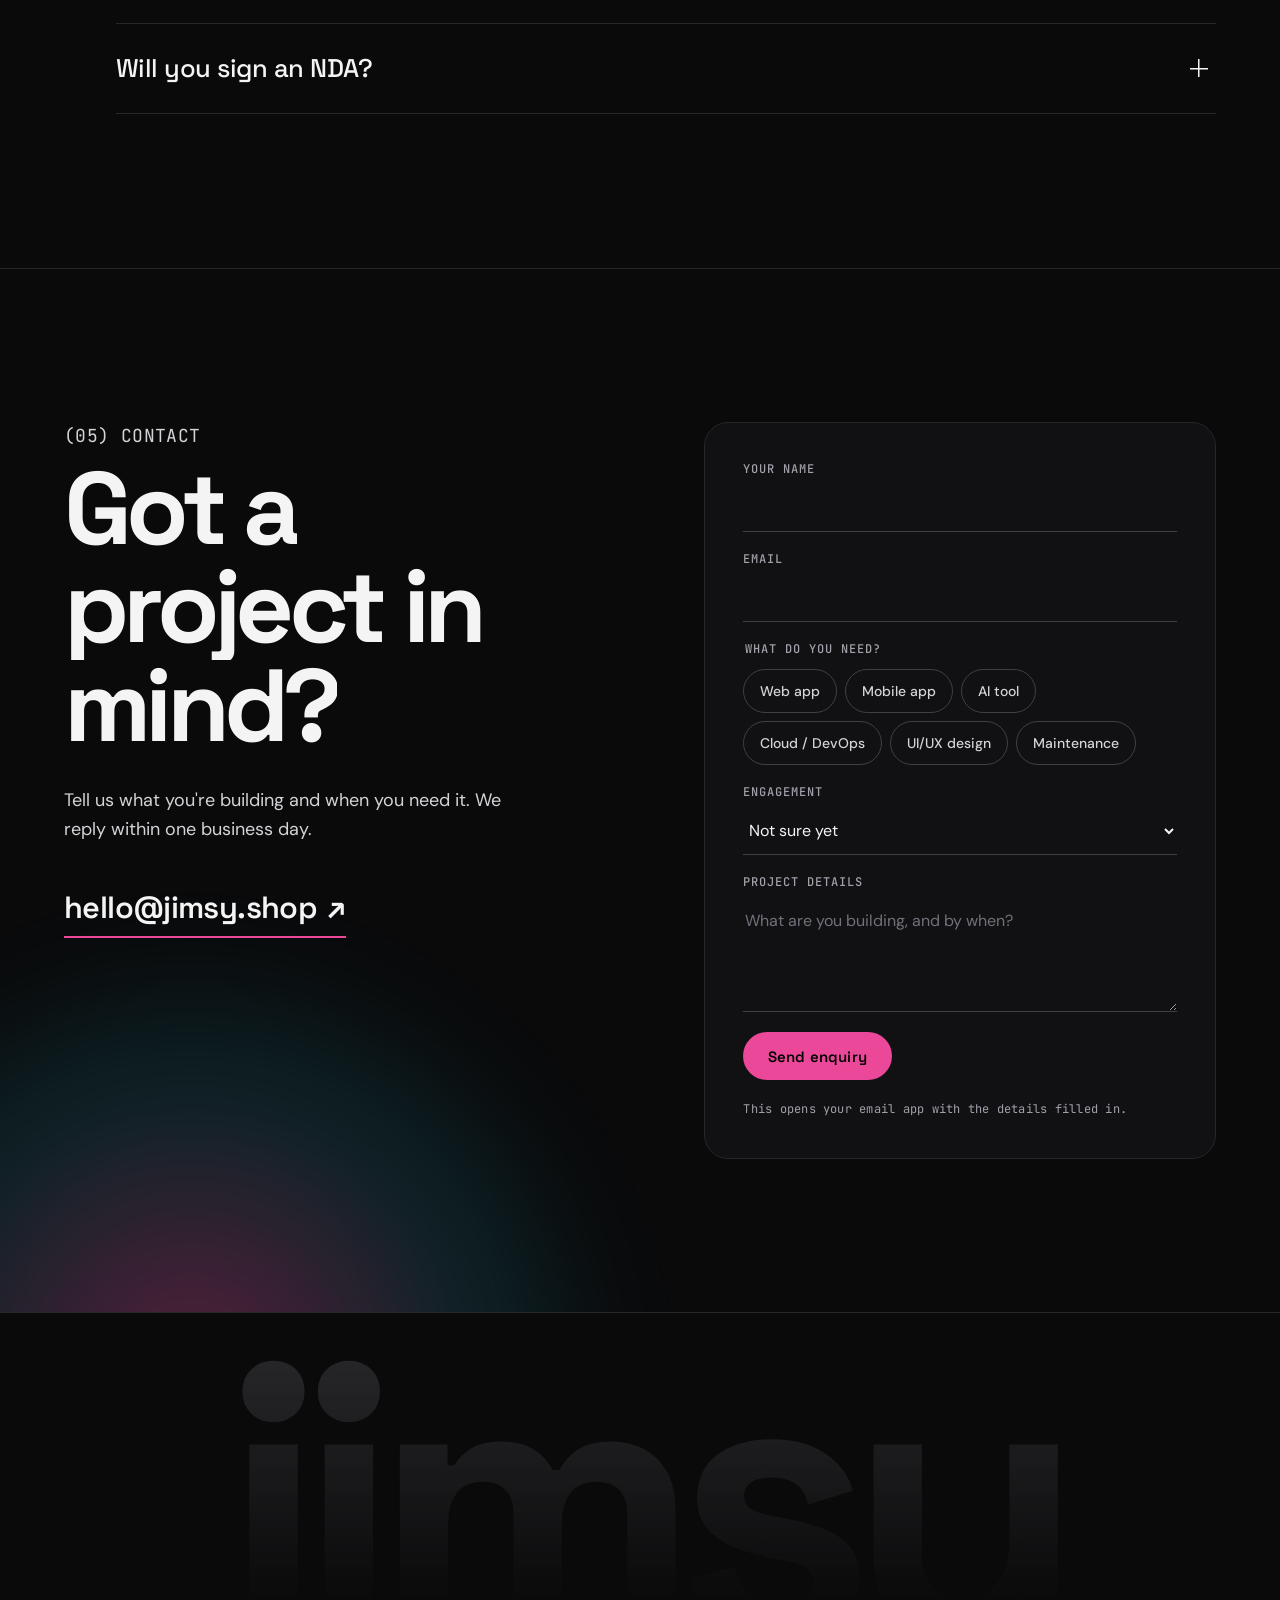
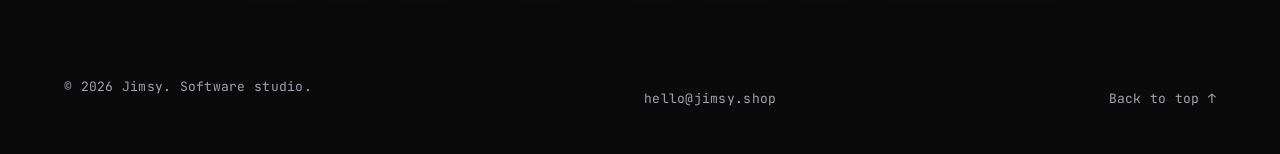
==== commit 93d600c0: "Redesign site: dark motion-driven style, rewritten copy Design tokens from ui-ux-pro-max (Motion-Dri" ====
--- a/index.html
+++ b/index.html
@@ -3,221 +3,220 @@
 <head>
   <meta charset="utf-8">
   <meta name="viewport" content="width=device-width, initial-scale=1">
-  <title>Jimsy — Software studio for products that ship</title>
-  <meta name="description" content="Jimsy designs and builds web apps, mobile apps, AI automation and cloud infrastructure for teams that need software shipped well.">
-  <meta name="theme-color" content="#f3efe6">
+  <title>Jimsy | Software studio for web, mobile and AI</title>
+  <meta name="description" content="Jimsy is a small software studio. We design and build web apps, mobile apps, AI tools and cloud setups.">
+  <meta name="theme-color" content="#0a0a0b">
   <link rel="canonical" href="https://jimsy.shop/">
   <meta property="og:type" content="website">
-  <meta property="og:title" content="Jimsy — Software studio for products that ship">
-  <meta property="og:description" content="Web apps, mobile, AI automation and cloud — designed and built end to end.">
+  <meta property="og:title" content="Jimsy | Software studio for web, mobile and AI">
+  <meta property="og:description" content="Web apps, mobile apps, AI tools and cloud setups, designed and built by one small team.">
   <meta property="og:url" content="https://jimsy.shop/">
   <meta property="og:image" content="https://jimsy.shop/og.svg">
   <meta name="twitter:card" content="summary_large_image">
   <link rel="icon" href="favicon.svg" type="image/svg+xml">
   <link rel="preconnect" href="https://fonts.googleapis.com">
   <link rel="preconnect" href="https://fonts.gstatic.com" crossorigin>
-  <link href="https://fonts.googleapis.com/css2?family=Fraunces:ital,opsz,wght@0,9..144,300..700;1,9..144,300..700&family=Inter+Tight:wght@400;500;600&family=JetBrains+Mono:wght@400;500&display=swap" rel="stylesheet">
+  <link href="https://fonts.googleapis.com/css2?family=Space+Grotesk:wght@400;500;600;700&family=DM+Sans:opsz,wght@9..40,400;9..40,500;9..40,700&family=JetBrains+Mono:wght@400;500&display=swap" rel="stylesheet">
   <link rel="stylesheet" href="styles.css">
   <script type="application/ld+json">
-  {"@context":"https://schema.org","@type":"ProfessionalService","name":"Jimsy","url":"https://jimsy.shop/","description":"Software studio: web apps, mobile apps, AI automation, cloud and UI/UX design.","email":"hello@jimsy.shop"}
+  {"@context":"https://schema.org","@type":"ProfessionalService","name":"Jimsy","url":"https://jimsy.shop/","description":"Software studio: web apps, mobile apps, AI tools, cloud and UI/UX design.","email":"hello@jimsy.shop"}
   </script>
 </head>
 <body>
   <a class="skip" href="#main">Skip to content</a>
+  <div class="cursor" aria-hidden="true"></div>
 
   <header class="nav" id="top">
     <a class="brand" href="#top" aria-label="Jimsy home">
-      <svg viewBox="0 0 32 32" aria-hidden="true"><rect x="2" y="2" width="28" height="28" rx="7" fill="currentColor"/><path d="M19 8v11.5a5 5 0 0 1-9.6 2" fill="none" stroke="var(--paper)" stroke-width="3.2" stroke-linecap="round"/><circle cx="19" cy="8" r="2.4" fill="var(--accent)"/></svg>
-      <span>Jimsy</span>
+      <svg viewBox="0 0 32 32" aria-hidden="true"><rect x="2" y="2" width="28" height="28" rx="8" fill="var(--accent)"/><path d="M19 8v11.5a5 5 0 0 1-9.6 2" fill="none" stroke="var(--bg)" stroke-width="3.2" stroke-linecap="round"/></svg>
+      <span>jimsy</span>
     </a>
     <nav aria-label="Primary">
       <ul class="nav-links">
         <li><a href="#services">Services</a></li>
         <li><a href="#process">Process</a></li>
-        <li><a href="#engage">Engagements</a></li>
+        <li><a href="#engage">Pricing</a></li>
         <li><a href="#faq">FAQ</a></li>
       </ul>
     </nav>
-    <a class="btn btn-ink nav-cta" href="#contact">Start a project <span aria-hidden="true">→</span></a>
+    <a class="btn btn-accent nav-cta magnetic" href="#contact">Start a project</a>
     <button class="menu" aria-label="Open menu" aria-expanded="false" aria-controls="mobile-nav"><span></span><span></span></button>
   </header>
   <div class="mobile-nav" id="mobile-nav" hidden>
-    <a href="#services">Services</a><a href="#process">Process</a><a href="#engage">Engagements</a><a href="#faq">FAQ</a><a href="#contact">Start a project →</a>
+    <a href="#services">Services</a><a href="#process">Process</a><a href="#engage">Pricing</a><a href="#faq">FAQ</a><a href="#contact">Start a project</a>
   </div>
 
   <main id="main">
     <!-- HERO -->
     <section class="hero">
-      <canvas id="field" aria-hidden="true"></canvas>
+      <canvas id="orb" aria-hidden="true"></canvas>
       <div class="hero-inner">
-        <p class="eyebrow mono"><span class="dot"></span> Software studio · taking new projects</p>
-        <h1 class="display">
-          We build software<br>
-          that <em>actually</em> <span class="swap" aria-live="polite"><span id="swap-word">ships.</span></span>
+        <p class="eyebrow mono"><span class="dot"></span>Software studio · Open for new projects</p>
+        <h1 class="hero-title">
+          <span class="line"><span>Software</span></span>
+          <span class="line"><span>built to <i class="swap"><span id="swap-word">ship</span></i></span></span>
         </h1>
-        <p class="lede">Jimsy is a small, senior studio that designs, engineers and launches web apps, mobile apps, AI automations and cloud systems — from first sketch to production.</p>
-        <div class="hero-actions">
-          <a class="btn btn-accent" href="#contact">Tell us what you're building <span aria-hidden="true">→</span></a>
-          <a class="btn btn-ghost" href="#services">See services</a>
-        </div>
-      </div>
-      <aside class="console" aria-label="Example build log">
-        <div class="console-bar"><i></i><i></i><i></i><span class="mono">jimsy ~ deploy</span></div>
-        <pre class="mono" id="console"></pre>
-      </aside>
+        <div class="hero-foot">
+          <p class="lede">Jimsy is a small software studio. We design and build web apps, mobile apps, AI tools and cloud setups for teams that need them working on launch day.</p>
+          <div class="hero-actions">
+            <a class="btn btn-accent magnetic" href="#contact">Tell us about your project</a>
+            <a class="btn btn-line magnetic" href="#services">What we do</a>
+          </div>
+        </div>
+      </div>
+      <a class="scroll-cue mono" href="#services" aria-label="Scroll to services"><span></span>Scroll</a>
     </section>
 
     <!-- MARQUEE -->
-    <div class="marquee" aria-label="Technologies we work with">
-      <div class="marquee-track mono">
-        <span>React</span><span>Next.js</span><span>TypeScript</span><span>Node</span><span>Python</span><span>Java</span><span>Flutter</span><span>React Native</span><span>PostgreSQL</span><span>MongoDB</span><span>AWS</span><span>GCP</span><span>Docker</span><span>Kubernetes</span><span>LLM APIs</span><span>Figma</span>
-        <span aria-hidden="true">React</span><span aria-hidden="true">Next.js</span><span aria-hidden="true">TypeScript</span><span aria-hidden="true">Node</span><span aria-hidden="true">Python</span><span aria-hidden="true">Java</span><span aria-hidden="true">Flutter</span><span aria-hidden="true">React Native</span><span aria-hidden="true">PostgreSQL</span><span aria-hidden="true">MongoDB</span><span aria-hidden="true">AWS</span><span aria-hidden="true">GCP</span><span aria-hidden="true">Docker</span><span aria-hidden="true">Kubernetes</span><span aria-hidden="true">LLM APIs</span><span aria-hidden="true">Figma</span>
+    <div class="marquee" aria-hidden="true">
+      <div class="marquee-track">
+        <span>Web apps</span><span>Mobile apps</span><span>AI tools</span><span>Cloud</span><span>UI/UX</span><span>Maintenance</span>
+        <span>Web apps</span><span>Mobile apps</span><span>AI tools</span><span>Cloud</span><span>UI/UX</span><span>Maintenance</span>
       </div>
     </div>
 
     <!-- SERVICES -->
     <section class="section" id="services">
-      <div class="section-head reveal">
-        <p class="kicker mono">01 — Services</p>
-        <h2 class="h2">Six things we do,<br><em>and do properly.</em></h2>
-      </div>
-      <ol class="services">
-        <li class="service reveal">
-          <span class="num mono">01</span>
+      <div class="section-head">
+        <p class="kicker mono">(01) Services</p>
+        <h2 class="h2 split">What we build</h2>
+      </div>
+      <ol class="rows">
+        <li class="row reveal">
+          <span class="row-n mono">01</span>
           <h3>Web applications</h3>
-          <p>Dashboards, SaaS products, portals and internal tools. Fast, accessible and built on a stack your team can own.</p>
-          <ul class="tags mono"><li>React</li><li>Next.js</li><li>APIs</li></ul>
-        </li>
-        <li class="service reveal">
-          <span class="num mono">02</span>
+          <p>Dashboards, SaaS products, customer portals and internal tools, on a stack your own team can maintain.</p>
+          <span class="row-tags mono">React · Next.js · APIs</span>
+        </li>
+        <li class="row reveal">
+          <span class="row-n mono">02</span>
           <h3>Mobile apps</h3>
-          <p>iOS and Android from one codebase, with native polish where it counts — offline, push, payments, store release.</p>
-          <ul class="tags mono"><li>Flutter</li><li>React Native</li></ul>
-        </li>
-        <li class="service reveal">
-          <span class="num mono">03</span>
-          <h3>AI &amp; automation</h3>
-          <p>LLM assistants, document extraction, workflow bots and data pipelines that remove hours of manual work each week.</p>
-          <ul class="tags mono"><li>LLMs</li><li>RAG</li><li>Agents</li></ul>
-        </li>
-        <li class="service reveal">
-          <span class="num mono">04</span>
+          <p>iOS and Android from one codebase, including offline mode, push notifications, payments and the store release.</p>
+          <span class="row-tags mono">Flutter · React Native</span>
+        </li>
+        <li class="row reveal">
+          <span class="row-n mono">03</span>
+          <h3>AI tools &amp; automation</h3>
+          <p>Chat assistants, document extraction and workflow bots that take repetitive work off your team's plate.</p>
+          <span class="row-tags mono">LLMs · RAG · Agents</span>
+        </li>
+        <li class="row reveal">
+          <span class="row-n mono">04</span>
           <h3>Cloud &amp; DevOps</h3>
-          <p>Infrastructure as code, CI/CD, observability and cost tuning — so releases are boring and outages are rare.</p>
-          <ul class="tags mono"><li>AWS</li><li>GCP</li><li>K8s</li></ul>
-        </li>
-        <li class="service reveal">
-          <span class="num mono">05</span>
+          <p>Infrastructure as code, CI/CD pipelines, monitoring and cost reviews on AWS or Google Cloud.</p>
+          <span class="row-tags mono">AWS · GCP · Kubernetes</span>
+        </li>
+        <li class="row reveal">
+          <span class="row-n mono">05</span>
           <h3>UI / UX design</h3>
-          <p>Research, flows, prototypes and design systems. We design with engineering in the room, so nothing gets lost in handoff.</p>
-          <ul class="tags mono"><li>Figma</li><li>Prototypes</li></ul>
-        </li>
-        <li class="service reveal">
-          <span class="num mono">06</span>
-          <h3>Care &amp; scaling</h3>
-          <p>Taking over existing code: audits, performance work, security fixes and steady feature delivery on a monthly plan.</p>
-          <ul class="tags mono"><li>Audits</li><li>Retainers</li></ul>
+          <p>User flows, clickable prototypes and design systems, made with the engineers who will build them.</p>
+          <span class="row-tags mono">Figma · Prototyping</span>
+        </li>
+        <li class="row reveal">
+          <span class="row-n mono">06</span>
+          <h3>Maintenance</h3>
+          <p>We take over existing code, fix security and performance issues, and keep shipping features each month.</p>
+          <span class="row-tags mono">Audits · Retainers</span>
         </li>
       </ol>
     </section>
 
-    <!-- PROCESS -->
-    <section class="section process" id="process">
-      <div class="section-head reveal">
-        <p class="kicker mono">02 — Process</p>
-        <h2 class="h2">From idea to production<br><em>in four honest steps.</em></h2>
-      </div>
-      <div class="steps">
-        <article class="step reveal">
-          <div class="step-top"><span class="mono">Week 0</span><span class="step-n">1</span></div>
-          <h3>Discover</h3>
-          <p>A short call and a written brief. We pin down the problem, users, constraints and what "done" looks like.</p>
-        </article>
-        <article class="step reveal">
-          <div class="step-top"><span class="mono">Week 1–2</span><span class="step-n">2</span></div>
-          <h3>Design</h3>
-          <p>Flows and clickable prototypes you can test with real people before a line of production code.</p>
-        </article>
-        <article class="step reveal">
-          <div class="step-top"><span class="mono">Weekly</span><span class="step-n">3</span></div>
-          <h3>Build</h3>
-          <p>Short cycles with a working preview link every week. You see progress, not status reports.</p>
-        </article>
-        <article class="step reveal">
-          <div class="step-top"><span class="mono">Launch +</span><span class="step-n">4</span></div>
-          <h3>Ship &amp; support</h3>
-          <p>Launch, monitoring and handover docs. Your code, your repos, your accounts — always.</p>
-        </article>
-      </div>
-    </section>
-
-    <!-- PRINCIPLES -->
-    <section class="section principles">
-      <div class="principle reveal"><span class="mono">You own everything</span><p>Code, designs, cloud accounts and credentials live with you from day one.</p></div>
-      <div class="principle reveal"><span class="mono">Senior people only</span><p>The people you talk to are the people writing the code.</p></div>
-      <div class="principle reveal"><span class="mono">Fixed scope, clear price</span><p>A written quote before work starts. No surprise invoices.</p></div>
+    <!-- STATEMENT -->
+    <section class="statement">
+      <p class="statement-text" id="statement">Small senior team. Code and accounts in your name from the first day. A fixed quote before any work starts. Working previews every week.</p>
+    </section>
+
+    <!-- PROCESS (horizontal pin on desktop) -->
+    <section class="process" id="process">
+      <div class="process-pin">
+        <div class="process-head">
+          <p class="kicker mono">(02) Process</p>
+          <h2 class="h2">How a project runs</h2>
+          <div class="progress" aria-hidden="true"><span id="progress-bar"></span></div>
+        </div>
+        <div class="track" id="track">
+          <article class="card">
+            <span class="card-n">01</span>
+            <p class="mono card-when">Week 0</p>
+            <h3>Discovery</h3>
+            <p>A call, then a written brief covering the problem, the users, the limits and what finished looks like.</p>
+          </article>
+          <article class="card">
+            <span class="card-n">02</span>
+            <p class="mono card-when">Weeks 1 to 2</p>
+            <h3>Design</h3>
+            <p>Flows and a clickable prototype you can put in front of real users before we write production code.</p>
+          </article>
+          <article class="card">
+            <span class="card-n">03</span>
+            <p class="mono card-when">Every week</p>
+            <h3>Build</h3>
+            <p>Short cycles. Each week you get a preview link you can click through, not a status report.</p>
+          </article>
+          <article class="card">
+            <span class="card-n">04</span>
+            <p class="mono card-when">Launch and after</p>
+            <h3>Launch &amp; support</h3>
+            <p>Release, monitoring and handover notes. The repos, cloud accounts and passwords stay with you.</p>
+          </article>
+        </div>
+      </div>
     </section>
 
     <!-- ENGAGEMENTS -->
     <section class="section" id="engage">
-      <div class="section-head reveal">
-        <p class="kicker mono">03 — Engagements</p>
-        <h2 class="h2">Pick the shape<br><em>that fits the work.</em></h2>
+      <div class="section-head">
+        <p class="kicker mono">(03) Pricing</p>
+        <h2 class="h2 split">Ways to work with us</h2>
       </div>
       <div class="plans">
         <article class="plan reveal">
           <p class="plan-name mono">Sprint</p>
           <h3>Prototype or MVP</h3>
-          <p class="plan-desc">A focused build to validate an idea or hit a launch date.</p>
-          <ul class="plan-list">
-            <li>Fixed scope &amp; fixed quote</li><li>Design + build</li><li>2–8 weeks</li><li>Launch support included</li>
-          </ul>
-          <a class="btn btn-ghost" href="#contact" data-plan="Sprint">Request a quote</a>
+          <p class="plan-desc">One focused build to test an idea or meet a launch date.</p>
+          <ul class="plan-list"><li>Fixed scope and fixed quote</li><li>Design and build</li><li>2 to 8 weeks</li><li>Launch support included</li></ul>
+          <a class="btn btn-line" href="#contact" data-plan="Sprint">Get a quote</a>
         </article>
         <article class="plan plan-feature reveal">
-          <p class="plan-name mono">Product team <span class="badge">Most chosen</span></p>
+          <p class="plan-name mono">Product team</p>
           <h3>Dedicated squad</h3>
-          <p class="plan-desc">Designer + engineers working as an extension of your team.</p>
-          <ul class="plan-list">
-            <li>Monthly, cancel any time</li><li>Weekly demos &amp; planning</li><li>Web, mobile, AI or cloud</li><li>Your tools, your repos</li>
-          </ul>
+          <p class="plan-desc">A designer and engineers who work as part of your team.</p>
+          <ul class="plan-list"><li>Monthly, cancel any time</li><li>Weekly demo and planning</li><li>Web, mobile, AI or cloud</li><li>Works in your tools and repos</li></ul>
           <a class="btn btn-accent" href="#contact" data-plan="Product team">Talk to us</a>
         </article>
         <article class="plan reveal">
           <p class="plan-name mono">Care</p>
           <h3>Maintenance retainer</h3>
-          <p class="plan-desc">Keep an existing product healthy, secure and moving.</p>
-          <ul class="plan-list">
-            <li>Monthly hour bank</li><li>Updates &amp; security fixes</li><li>Monitoring &amp; on-call</li><li>Small features</li>
-          </ul>
-          <a class="btn btn-ghost" href="#contact" data-plan="Care">Request a quote</a>
+          <p class="plan-desc">Keep a live product updated, secure and improving.</p>
+          <ul class="plan-list"><li>Monthly block of hours</li><li>Updates and security fixes</li><li>Monitoring and on-call</li><li>Small features</li></ul>
+          <a class="btn btn-line" href="#contact" data-plan="Care">Get a quote</a>
         </article>
       </div>
     </section>
 
     <!-- FAQ -->
     <section class="section faq" id="faq">
-      <div class="section-head reveal">
-        <p class="kicker mono">04 — FAQ</p>
-        <h2 class="h2">Questions,<br><em>answered plainly.</em></h2>
+      <div class="section-head">
+        <p class="kicker mono">(04) FAQ</p>
+        <h2 class="h2 split">Common questions</h2>
       </div>
       <div class="faq-list">
-        <details class="reveal"><summary>How much does a project cost?</summary><p>It depends on scope. After a short call we send a written, fixed quote — you'll know the price before any work begins.</p></details>
-        <details class="reveal"><summary>Can you take over an existing codebase?</summary><p>Yes. We start with a short paid audit, share what we find, and then agree a plan for fixes and new features.</p></details>
-        <details class="reveal"><summary>Who owns the code and designs?</summary><p>You do. Work lives in your repositories and accounts, and full rights transfer to you on payment.</p></details>
-        <details class="reveal"><summary>Do you work with teams in other time zones?</summary><p>Yes — we work remotely with clients in any time zone and keep a few hours of overlap for calls.</p></details>
-        <details class="reveal"><summary>Will you sign an NDA?</summary><p>Of course. Send yours over, or we can provide a standard mutual NDA.</p></details>
+        <details class="reveal"><summary>How much does a project cost?</summary><p>It depends on the scope. After a short call we send a written fixed quote, so you know the price before work begins.</p></details>
+        <details class="reveal"><summary>Can you take over an existing codebase?</summary><p>Yes. We start with a short paid audit, walk you through what we found, and agree a plan for fixes and new features.</p></details>
+        <details class="reveal"><summary>Who owns the code and designs?</summary><p>You do. The work lives in your repositories and accounts, and full rights pass to you once invoices are paid.</p></details>
+        <details class="reveal"><summary>Do you work with teams in other time zones?</summary><p>Yes. We work remotely and keep a few hours of overlap each day for calls.</p></details>
+        <details class="reveal"><summary>Will you sign an NDA?</summary><p>Yes. Send us yours, or we can share a standard mutual NDA.</p></details>
       </div>
     </section>
 
     <!-- CONTACT -->
     <section class="contact" id="contact">
       <div class="contact-inner">
-        <div class="contact-copy reveal">
-          <p class="kicker mono">05 — Start a project</p>
-          <h2 class="display-2">Have something<br>to <em>build?</em></h2>
-          <p>Tell us a little about it. We reply within one business day with questions or a next step.</p>
-          <a class="mail mono" href="mailto:hello@jimsy.shop">hello@jimsy.shop</a>
+        <div class="contact-copy">
+          <p class="kicker mono">(05) Contact</p>
+          <h2 class="contact-title split">Got a project in mind?</h2>
+          <p>Tell us what you're building and when you need it. We reply within one business day.</p>
+          <a class="mail magnetic" href="mailto:hello@jimsy.shop">hello@jimsy.shop <span aria-hidden="true">↗</span></a>
         </div>
         <form class="form reveal" id="contact-form" novalidate>
           <label>Your name<input name="name" autocomplete="name" required></label>
@@ -227,20 +226,18 @@
             <div class="chips">
               <label><input type="checkbox" name="need" value="Web app"><span>Web app</span></label>
               <label><input type="checkbox" name="need" value="Mobile app"><span>Mobile app</span></label>
-              <label><input type="checkbox" name="need" value="AI / automation"><span>AI / automation</span></label>
+              <label><input type="checkbox" name="need" value="AI tool"><span>AI tool</span></label>
               <label><input type="checkbox" name="need" value="Cloud / DevOps"><span>Cloud / DevOps</span></label>
               <label><input type="checkbox" name="need" value="UI/UX design"><span>UI/UX design</span></label>
               <label><input type="checkbox" name="need" value="Maintenance"><span>Maintenance</span></label>
             </div>
           </fieldset>
           <label>Engagement
-            <select name="plan">
-              <option>Not sure yet</option><option>Sprint</option><option>Product team</option><option>Care</option>
-            </select>
+            <select name="plan"><option>Not sure yet</option><option>Sprint</option><option>Product team</option><option>Care</option></select>
           </label>
           <label>Project details<textarea name="message" rows="4" placeholder="What are you building, and by when?" required></textarea></label>
-          <button class="btn btn-accent" type="submit">Send enquiry <span aria-hidden="true">→</span></button>
-          <p class="form-note mono" id="form-note" role="status">Opens your email app with everything filled in.</p>
+          <button class="btn btn-accent magnetic" type="submit">Send enquiry</button>
+          <p class="form-note mono" id="form-note" role="status">This opens your email app with the details filled in.</p>
         </form>
       </div>
     </section>
@@ -249,7 +246,7 @@
   <footer class="footer">
     <div class="footer-big" aria-hidden="true">jimsy</div>
     <div class="footer-row mono">
-      <span>© <span id="year">2026</span> Jimsy · Software studio</span>
+      <span>© <span id="year">2026</span> Jimsy. Software studio.</span>
       <a href="mailto:hello@jimsy.shop">hello@jimsy.shop</a>
       <a href="#top">Back to top ↑</a>
     </div>
--- a/styles.css
+++ b/styles.css
@@ -1,272 +1,235 @@
-/* Jimsy — paper & ink, one vermilion accent */
+/* Jimsy | dark, motion-driven. Tokens follow the ui-ux-pro-max design system
+   (Motion-Driven style, Space Grotesk + DM Sans, creative-agency pink + cyan on dark). */
 :root {
-  --paper: #f3efe6;
-  --paper-2: #ebe5d8;
-  --ink: #15140f;
-  --ink-2: #3b382f;
-  --muted: #6f6a5c;
-  --line: #d6cfbf;
-  --accent: #e8471c;
-  --accent-ink: #fff6ef;
-  --serif: "Fraunces", Georgia, serif;
-  --sans: "Inter Tight", system-ui, -apple-system, Segoe UI, sans-serif;
+  --bg: #0a0a0b;
+  --bg-2: #121214;
+  --card: #151518;
+  --fg: #f4f4f5;
+  --muted: #a1a1aa;            /* 7.5:1 on --bg */
+  --line: #26262b;
+  --primary: #ec4899;          /* CTA fill, black label (on-primary) */
+  --on-primary: #000;
+  --cyan: #22d3ee;
+  --accent: var(--primary);
+  --head: "Space Grotesk", system-ui, sans-serif;
+  --body: "DM Sans", system-ui, -apple-system, Segoe UI, sans-serif;
   --mono: "JetBrains Mono", ui-monospace, Consolas, monospace;
-  --pad: clamp(20px, 5vw, 72px);
-  --radius: 18px;
-  --ease: cubic-bezier(.2, .7, .1, 1);
+  --pad: clamp(20px, 5vw, 80px);
+  --radius: 20px;
+  --ease: cubic-bezier(.22, 1, .36, 1);
+  --dur: 350ms;
 }
 
 *, *::before, *::after { box-sizing: border-box; }
 html { scroll-behavior: smooth; -webkit-text-size-adjust: 100%; }
-body {
-  margin: 0;
-  background: var(--paper);
-  color: var(--ink);
-  font: 400 17px/1.6 var(--sans);
-  -webkit-font-smoothing: antialiased;
-  overflow-x: hidden;
-}
-/* subtle paper grain */
-body::before {
-  content: ""; position: fixed; inset: 0; pointer-events: none; z-index: 100; opacity: .05;
-  background-image: url("data:image/svg+xml,%3Csvg xmlns='http://www.w3.org/2000/svg' width='160' height='160'%3E%3Cfilter id='n'%3E%3CfeTurbulence type='fractalNoise' baseFrequency='.9' numOctaves='3'/%3E%3C/filter%3E%3Crect width='100%25' height='100%25' filter='url(%23n)'/%3E%3C/svg%3E");
+body { margin: 0; background: var(--bg); color: var(--fg); font: 400 17px/1.6 var(--body); -webkit-font-smoothing: antialiased; overflow-x: clip; }
+body::after { /* film grain */
+  content: ""; position: fixed; inset: 0; pointer-events: none; z-index: 90; opacity: .06; mix-blend-mode: overlay;
+  background-image: url("data:image/svg+xml,%3Csvg xmlns='http://www.w3.org/2000/svg' width='160' height='160'%3E%3Cfilter id='n'%3E%3CfeTurbulence type='fractalNoise' baseFrequency='.85' numOctaves='3'/%3E%3C/filter%3E%3Crect width='100%25' height='100%25' filter='url(%23n)'/%3E%3C/svg%3E");
 }
 img, svg { display: block; }
 a { color: inherit; }
-::selection { background: var(--accent); color: var(--accent-ink); }
-:focus-visible { outline: 2px solid var(--accent); outline-offset: 3px; border-radius: 6px; }
-
+a, button, summary, label, select { cursor: pointer; }
+::selection { background: var(--primary); color: var(--on-primary); }
+:focus-visible { outline: 2px solid var(--cyan); outline-offset: 3px; border-radius: 6px; }
 .mono { font-family: var(--mono); font-size: 13px; letter-spacing: .02em; }
-em { font-style: italic; font-family: var(--serif); font-weight: 400; color: var(--accent); }
-
-.skip { position: absolute; left: -999px; top: 8px; background: var(--ink); color: var(--paper); padding: 8px 14px; border-radius: 8px; z-index: 200; }
+.skip { position: absolute; left: -999px; top: 8px; background: var(--fg); color: var(--bg); padding: 10px 14px; border-radius: 8px; z-index: 200; }
 .skip:focus { left: 8px; }
 
-/* ---------- buttons ---------- */
-.btn {
-  display: inline-flex; align-items: center; gap: .55em;
-  padding: 14px 22px; border-radius: 999px; border: 1px solid transparent;
-  font: 500 15px/1 var(--sans); text-decoration: none; cursor: pointer;
-  transition: transform .35s var(--ease), background .25s, color .25s, border-color .25s;
-}
-.btn span { transition: transform .35s var(--ease); }
-.btn:hover span { transform: translateX(4px); }
-.btn:active { transform: scale(.98); }
-.btn-accent { background: var(--accent); color: var(--accent-ink); }
-.btn-accent:hover { background: var(--ink); }
-.btn-ink { background: var(--ink); color: var(--paper); }
-.btn-ink:hover { background: var(--accent); }
-.btn-ghost { border-color: var(--ink); color: var(--ink); background: transparent; }
-.btn-ghost:hover { background: var(--ink); color: var(--paper); }
-
-/* ---------- nav ---------- */
-.nav {
-  position: sticky; top: 0; z-index: 50;
-  display: flex; align-items: center; gap: 24px;
-  padding: 14px var(--pad);
-  background: color-mix(in srgb, var(--paper) 82%, transparent);
-  backdrop-filter: blur(14px); -webkit-backdrop-filter: blur(14px);
-  border-bottom: 1px solid transparent;
-  transition: border-color .3s;
-}
-.nav.scrolled { border-bottom-color: var(--line); }
-.brand { display: flex; align-items: center; gap: 10px; text-decoration: none; font: 600 20px/1 var(--sans); letter-spacing: -.02em; color: var(--ink); }
+/* custom cursor (fine pointers only) */
+.cursor { position: fixed; left: 0; top: 0; width: 10px; height: 10px; margin: -5px 0 0 -5px; border-radius: 50%; background: var(--fg); mix-blend-mode: difference; pointer-events: none; z-index: 150; opacity: 0; transition: width var(--dur) var(--ease), height var(--dur) var(--ease), margin var(--dur) var(--ease), opacity .2s; }
+.cursor.on { opacity: 1; }
+.cursor.big { width: 56px; height: 56px; margin: -28px 0 0 -28px; }
+@media (pointer: coarse) { .cursor { display: none; } }
+
+/* buttons */
+.btn { display: inline-flex; align-items: center; justify-content: center; gap: .5em; min-height: 48px; padding: 0 24px; border-radius: 999px; border: 1px solid transparent; font: 600 15px/1 var(--head); text-decoration: none; letter-spacing: .01em; transition: background var(--dur) var(--ease), color var(--dur) var(--ease), border-color var(--dur) var(--ease), transform var(--dur) var(--ease); will-change: transform; }
+.btn-accent { background: var(--primary); color: var(--on-primary); }
+.btn-accent:hover { background: var(--fg); }
+.btn-line { border-color: #3f3f46; color: var(--fg); }
+.btn-line:hover { border-color: var(--fg); background: var(--fg); color: var(--bg); }
+
+/* nav */
+.nav { position: fixed; inset: 0 0 auto; z-index: 60; display: flex; align-items: center; gap: 24px; padding: 16px var(--pad); transition: background var(--dur), border-color var(--dur), transform .5s var(--ease); border-bottom: 1px solid transparent; }
+.nav.scrolled { background: rgba(10,10,11,.72); backdrop-filter: blur(16px); -webkit-backdrop-filter: blur(16px); border-bottom-color: var(--line); }
+.nav.hide { transform: translateY(-100%); }
+.brand { display: flex; align-items: center; gap: 10px; min-height: 44px; text-decoration: none; font: 700 22px/1 var(--head); letter-spacing: -.03em; }
 .brand svg { width: 30px; height: 30px; }
 .nav nav { margin-left: auto; }
-.nav-links { display: flex; gap: 30px; list-style: none; margin: 0; padding: 0; }
-.nav-links a { text-decoration: none; font-size: 15px; color: var(--ink-2); position: relative; }
-.nav-links a::after { content: ""; position: absolute; left: 0; right: 100%; bottom: -4px; height: 1.5px; background: var(--accent); transition: right .35s var(--ease); }
-.nav-links a:hover::after { right: 0; }
-.nav-cta { padding: 11px 18px; font-size: 14px; }
-.menu { display: none; margin-left: auto; width: 44px; height: 44px; border: 1px solid var(--ink); border-radius: 50%; background: none; cursor: pointer; flex-direction: column; justify-content: center; align-items: center; gap: 5px; }
-.menu span { width: 16px; height: 1.5px; background: var(--ink); transition: transform .3s var(--ease); }
-.menu[aria-expanded="true"] span:first-child { transform: translateY(3.25px) rotate(45deg); }
-.menu[aria-expanded="true"] span:last-child { transform: translateY(-3.25px) rotate(-45deg); }
-.mobile-nav { position: fixed; inset: 72px 0 0; z-index: 49; background: var(--paper); padding: 32px var(--pad); display: flex; flex-direction: column; gap: 8px; }
+.nav-links { display: flex; gap: 32px; list-style: none; margin: 0; padding: 0; }
+.nav-links a { text-decoration: none; font-size: 15px; color: var(--muted); transition: color var(--dur); padding: 12px 0; }
+.nav-links a:hover { color: var(--fg); }
+.nav-cta { min-height: 44px; font-size: 14px; }
+.menu { display: none; margin-left: auto; width: 48px; height: 48px; border: 1px solid #3f3f46; border-radius: 50%; background: none; flex-direction: column; justify-content: center; align-items: center; gap: 6px; }
+.menu span { width: 18px; height: 1.5px; background: var(--fg); transition: transform var(--dur) var(--ease); }
+.menu[aria-expanded="true"] span:first-child { transform: translateY(3.75px) rotate(45deg); }
+.menu[aria-expanded="true"] span:last-child { transform: translateY(-3.75px) rotate(-45deg); }
+.mobile-nav { position: fixed; inset: 0; z-index: 55; background: var(--bg); padding: 110px var(--pad) 40px; display: flex; flex-direction: column; }
 .mobile-nav[hidden] { display: none; }
-.mobile-nav a { font: 400 clamp(32px, 9vw, 44px)/1.3 var(--serif); text-decoration: none; border-bottom: 1px solid var(--line); padding: 10px 0; }
-
-/* ---------- hero ---------- */
-.hero {
-  position: relative; min-height: calc(100svh - 72px);
-  display: grid; grid-template-columns: minmax(0, 1.35fr) minmax(0, .8fr); align-items: center; gap: 48px;
-  padding: 56px var(--pad) 72px;
-  isolation: isolate;
-}
-#field { position: absolute; inset: 0; width: 100%; height: 100%; z-index: -1; }
-.eyebrow { display: inline-flex; align-items: center; gap: 10px; padding: 8px 14px; border: 1px solid var(--line); border-radius: 999px; background: var(--paper); color: var(--ink-2); margin: 0 0 28px; }
-.dot { width: 8px; height: 8px; border-radius: 50%; background: #2fa84f; box-shadow: 0 0 0 0 rgba(47,168,79,.5); animation: pulse 2s infinite; }
-@keyframes pulse { 70% { box-shadow: 0 0 0 9px rgba(47,168,79,0); } 100% { box-shadow: 0 0 0 0 rgba(47,168,79,0); } }
-.display {
-  font: 350 clamp(48px, 8.4vw, 128px)/.95 var(--serif);
-  font-variation-settings: "opsz" 144;
-  letter-spacing: -.035em; margin: 0;
-}
-.display em { font-weight: 300; }
-.swap { display: inline-block; position: relative; color: var(--ink); }
-#swap-word { display: inline-block; font-style: italic; transition: opacity .35s, transform .45s var(--ease), filter .35s; }
-#swap-word.out { opacity: 0; transform: translateY(.25em); filter: blur(6px); }
-.swap::after { content: ""; position: absolute; left: 0; right: 0; bottom: .06em; height: .09em; background: var(--accent); transform-origin: left; animation: under 1.2s var(--ease) .4s both; }
-@keyframes under { from { transform: scaleX(0); } }
-.lede { max-width: 540px; font-size: clamp(17px, 1.4vw, 20px); color: var(--ink-2); margin: 32px 0 36px; }
+.mobile-nav a { font: 600 clamp(36px, 11vw, 52px)/1.25 var(--head); letter-spacing: -.03em; text-decoration: none; border-bottom: 1px solid var(--line); padding: 12px 0; }
+
+/* hero */
+.hero { position: relative; min-height: 100svh; display: flex; align-items: flex-end; padding: 140px var(--pad) clamp(48px, 8vh, 96px); overflow: hidden; isolation: isolate; }
+#orb { position: absolute; inset: 0; width: 100%; height: 100%; z-index: -1; filter: blur(60px) saturate(1.2); opacity: .9; }
+.hero::before { content: ""; position: absolute; inset: 0; z-index: -1; background: radial-gradient(120% 80% at 50% 120%, transparent 30%, var(--bg) 75%), linear-gradient(to bottom, transparent 60%, var(--bg)); pointer-events: none; }
+.hero-inner { width: 100%; }
+.eyebrow { display: inline-flex; align-items: center; gap: 10px; padding: 9px 14px; border: 1px solid var(--line); border-radius: 999px; background: rgba(21,21,24,.6); backdrop-filter: blur(8px); color: var(--muted); margin: 0 0 28px; }
+.dot { width: 8px; height: 8px; border-radius: 50%; background: #4ade80; animation: pulse 2s infinite; }
+@keyframes pulse { 0% { box-shadow: 0 0 0 0 rgba(74,222,128,.5); } 70%, 100% { box-shadow: 0 0 0 10px rgba(74,222,128,0); } }
+.hero-title { font: 700 clamp(56px, 13.5vw, 220px)/.88 var(--head); letter-spacing: -.055em; margin: 0; text-wrap: balance; }
+.line { display: block; overflow: hidden; padding-bottom: .04em; }
+.line > span { display: inline-block; transform: translateY(105%); transition: transform 1.1s var(--ease); }
+.loaded .line > span { transform: none; }
+.loaded .line:nth-child(2) > span { transition-delay: .12s; }
+.swap { font-style: normal; background: linear-gradient(100deg, var(--primary), var(--cyan)); -webkit-background-clip: text; background-clip: text; color: transparent; display: inline-block; }
+#swap-word { display: inline-block; transition: opacity .3s, transform .45s var(--ease), filter .3s; }
+#swap-word.out { opacity: 0; transform: translateY(.3em); filter: blur(8px); }
+.hero-foot { display: flex; justify-content: space-between; align-items: flex-end; gap: 32px 48px; flex-wrap: wrap; margin-top: clamp(28px, 4vw, 48px); }
+.lede { max-width: 520px; font-size: clamp(17px, 1.35vw, 20px); color: #d4d4d8; margin: 0; }
 .hero-actions { display: flex; flex-wrap: wrap; gap: 12px; }
-
-.console {
-  align-self: center; background: var(--ink); color: #d8d3c4; border-radius: var(--radius);
-  box-shadow: 0 30px 60px -30px rgba(21,20,15,.55), 0 0 0 1px rgba(255,255,255,.04) inset;
-  overflow: hidden; transform: rotate(1.2deg); transition: transform .6s var(--ease);
-}
-.console:hover { transform: rotate(0deg) translateY(-4px); }
-.console-bar { display: flex; align-items: center; gap: 7px; padding: 12px 16px; border-bottom: 1px solid rgba(255,255,255,.07); }
-.console-bar i { width: 10px; height: 10px; border-radius: 50%; background: #3a382f; }
-.console-bar i:first-child { background: var(--accent); }
-.console-bar span { margin-left: auto; color: #8c8676; font-size: 12px; }
-.console pre { margin: 0; padding: 18px 20px 22px; min-height: 300px; white-space: pre-wrap; font-size: 12.5px; line-height: 1.75; }
-.console .ok { color: #7fd18f; } .console .ac { color: #ff8a5c; } .console .dim { color: #7a7566; }
-.caret { display: inline-block; width: 7px; height: 1.1em; vertical-align: -2px; background: var(--accent); animation: blink 1s steps(1) infinite; }
-@keyframes blink { 50% { opacity: 0; } }
-
-/* ---------- marquee ---------- */
-.marquee { border-block: 1px solid var(--ink); overflow: hidden; background: var(--ink); color: var(--paper); }
-.marquee-track { display: flex; width: max-content; animation: marquee 38s linear infinite; }
-.marquee-track span { padding: 18px 28px; font-size: 14px; text-transform: uppercase; letter-spacing: .12em; white-space: nowrap; }
-.marquee-track span::after { content: "✦"; margin-left: 56px; color: var(--accent); }
-.marquee:hover .marquee-track { animation-play-state: paused; }
+.scroll-cue { position: absolute; right: var(--pad); top: 50%; writing-mode: vertical-rl; color: var(--muted); text-decoration: none; display: flex; align-items: center; gap: 12px; text-transform: uppercase; letter-spacing: .2em; font-size: 11px; }
+.scroll-cue span { width: 1px; height: 64px; background: linear-gradient(var(--fg), transparent); animation: cue 2.2s var(--ease) infinite; transform-origin: top; }
+@keyframes cue { 0% { transform: scaleY(0); } 50% { transform: scaleY(1); } 100% { transform: scaleY(1); opacity: 0; } }
+
+/* marquee */
+.marquee { overflow: hidden; border-block: 1px solid var(--line); padding: clamp(18px, 2.5vw, 32px) 0; }
+.marquee-track { display: flex; width: max-content; animation: marquee 32s linear infinite; }
+.marquee-track span { font: 700 clamp(40px, 7vw, 104px)/1 var(--head); letter-spacing: -.04em; padding-right: .6em; white-space: nowrap; color: transparent; -webkit-text-stroke: 1px #52525b; transition: color var(--dur); }
+.marquee-track span:nth-child(3n+2) { color: var(--fg); -webkit-text-stroke: 0; }
+.marquee-track span::after { content: "✳"; font-size: .45em; vertical-align: .55em; margin-left: .6em; color: var(--primary); -webkit-text-stroke: 0; }
 @keyframes marquee { to { transform: translateX(-50%); } }
 
-/* ---------- sections ---------- */
-.section { padding: clamp(80px, 11vw, 160px) var(--pad); }
-.section-head { display: grid; grid-template-columns: 200px 1fr; gap: 24px; margin-bottom: clamp(48px, 6vw, 88px); align-items: start; }
-.kicker { color: var(--muted); margin: 14px 0 0; text-transform: uppercase; }
-.h2 { font: 350 clamp(38px, 5.4vw, 80px)/1 var(--serif); letter-spacing: -.03em; margin: 0; font-variation-settings: "opsz" 144; }
-
-/* services */
-.services { list-style: none; margin: 0; padding: 0; display: grid; grid-template-columns: repeat(3, 1fr); border-top: 1px solid var(--ink); }
-.service {
-  position: relative; padding: 36px 32px 40px; border-bottom: 1px solid var(--line); border-right: 1px solid var(--line);
-  min-height: 320px; display: flex; flex-direction: column; overflow: hidden; isolation: isolate;
-  transition: color .4s var(--ease);
-}
-.service:nth-child(3n) { border-right: 0; }
-.service::before { content: ""; position: absolute; inset: 0; background: var(--ink); z-index: -1; transform: translateY(101%); transition: transform .55s var(--ease); }
-.service:hover { color: var(--paper); }
-.service:hover::before { transform: translateY(0); }
-.service .num { color: var(--accent); }
-.service h3 { font: 400 clamp(26px, 2.4vw, 34px)/1.1 var(--serif); letter-spacing: -.02em; margin: auto 0 12px; padding-top: 64px; }
-.service p { margin: 0 0 20px; color: inherit; opacity: .78; max-width: 36ch; }
-.tags { display: flex; flex-wrap: wrap; gap: 6px; list-style: none; margin: 0; padding: 0; }
-.tags li { border: 1px solid currentColor; border-radius: 999px; padding: 4px 10px; font-size: 11.5px; opacity: .7; }
-
-/* process */
-.process { background: var(--paper-2); }
-.steps { display: grid; grid-template-columns: repeat(4, 1fr); gap: 16px; counter-reset: s; }
-.step { background: var(--paper); border: 1px solid var(--line); border-radius: var(--radius); padding: 26px 24px 30px; transition: transform .45s var(--ease), box-shadow .45s var(--ease); }
-.step:hover { transform: translateY(-6px); box-shadow: 0 24px 40px -28px rgba(21,20,15,.45); }
-.step-top { display: flex; justify-content: space-between; align-items: center; color: var(--muted); }
-.step-n { font: 300 64px/1 var(--serif); color: var(--accent); }
-.step h3 { font: 500 22px/1.2 var(--sans); letter-spacing: -.01em; margin: 40px 0 10px; }
-.step p { margin: 0; color: var(--ink-2); font-size: 15.5px; }
-
-/* principles */
-.principles { display: grid; grid-template-columns: repeat(3, 1fr); gap: 0; padding-block: clamp(56px, 7vw, 96px); }
-.principle { padding: 0 32px; border-left: 1px solid var(--ink); }
-.principle span { color: var(--accent); text-transform: uppercase; }
-.principle p { font: 400 clamp(20px, 1.9vw, 26px)/1.3 var(--serif); margin: 12px 0 0; letter-spacing: -.01em; }
+/* sections */
+.section { padding: clamp(96px, 12vw, 180px) var(--pad); }
+.section-head { display: grid; grid-template-columns: minmax(160px, 1fr) 3fr; gap: 24px; margin-bottom: clamp(48px, 6vw, 96px); align-items: end; }
+.kicker { color: var(--muted); margin: 0 0 12px; text-transform: uppercase; }
+.h2 { font: 600 clamp(44px, 7vw, 112px)/.92 var(--head); letter-spacing: -.05em; margin: 0; }
+.split .w { display: inline-block; overflow: hidden; vertical-align: top; padding-bottom: .06em; }
+.split .w > span { display: inline-block; transform: translateY(105%); transition: transform .9s var(--ease); }
+.split.in .w > span { transform: none; }
+
+/* service rows */
+.rows { list-style: none; margin: 0; padding: 0; border-top: 1px solid var(--line); }
+.row { position: relative; display: grid; grid-template-columns: 80px minmax(0, 1.2fr) minmax(0, 1.4fr) minmax(0, .8fr); gap: 24px; align-items: baseline; padding: clamp(28px, 3vw, 44px) 0; border-bottom: 1px solid var(--line); isolation: isolate; }
+.row::before { content: ""; position: absolute; inset: 0 calc(var(--pad) * -1); z-index: -1; background: linear-gradient(90deg, rgba(236,72,153,.14), rgba(34,211,238,.08)); transform: scaleY(0); transform-origin: bottom; transition: transform .5s var(--ease); }
+.row:hover::before { transform: scaleY(1); }
+.row-n { color: var(--primary); }
+.row h3 { font: 600 clamp(28px, 3.2vw, 48px)/1.05 var(--head); letter-spacing: -.035em; margin: 0; transition: transform .5s var(--ease); }
+.row:hover h3 { transform: translateX(12px); }
+.row p { margin: 0; color: var(--muted); max-width: 46ch; }
+.row-tags { color: #71717a; text-align: right; }
+
+/* statement */
+.statement { padding: clamp(80px, 10vw, 160px) var(--pad); border-top: 1px solid var(--line); }
+.statement-text { font: 600 clamp(32px, 4.6vw, 72px)/1.08 var(--head); letter-spacing: -.04em; margin: 0; max-width: 20ch; }
+.statement-text .w { color: #3f3f46; transition: color .4s; }
+.statement-text .w.lit { color: var(--fg); }
+
+/* process: horizontal pin on desktop */
+.process { position: relative; background: var(--bg-2); }
+.process-pin { position: sticky; top: 0; min-height: 100vh; display: flex; flex-direction: column; justify-content: center; gap: clamp(32px, 5vh, 56px); padding: 110px 0 64px; overflow: hidden; }
+.process-head { padding: 0 var(--pad); display: grid; grid-template-columns: minmax(160px, 1fr) 3fr; align-items: end; gap: 24px; }
+.process-head .progress { grid-column: 1 / -1; height: 2px; background: var(--line); border-radius: 2px; overflow: hidden; }
+.progress span { display: block; height: 100%; width: 100%; background: linear-gradient(90deg, var(--primary), var(--cyan)); transform: scaleX(0); transform-origin: left; }
+.track { display: flex; gap: 20px; padding: 0 var(--pad); will-change: transform; }
+.card { position: relative; flex: 0 0 clamp(300px, 34vw, 480px); min-height: 380px; background: var(--card); border: 1px solid var(--line); border-radius: var(--radius); padding: 32px; display: flex; flex-direction: column; overflow: hidden; }
+.card::after { content: ""; position: absolute; inset: 0; border-radius: inherit; pointer-events: none; background: radial-gradient(400px circle at var(--mx, 50%) var(--my, 0%), rgba(236,72,153,.16), transparent 50%); opacity: 0; transition: opacity var(--dur); }
+.card:hover::after { opacity: 1; }
+.card-n { font: 700 120px/.8 var(--head); letter-spacing: -.06em; color: transparent; -webkit-text-stroke: 1px #3f3f46; }
+.card-when { color: var(--cyan); margin: auto 0 10px; }
+.card h3 { font: 600 32px/1.1 var(--head); letter-spacing: -.03em; margin: 0 0 10px; }
+.card p:last-child { margin: 0; color: var(--muted); }
 
 /* plans */
-.plans { display: grid; grid-template-columns: repeat(3, 1fr); gap: 16px; align-items: stretch; }
-.plan { border: 1px solid var(--ink); border-radius: var(--radius); padding: 32px 28px; display: flex; flex-direction: column; background: var(--paper); transition: transform .45s var(--ease); }
-.plan:hover { transform: translateY(-6px); }
-.plan-name { color: var(--muted); text-transform: uppercase; margin: 0; display: flex; justify-content: space-between; align-items: center; gap: 8px; }
-.badge { background: var(--accent); color: var(--accent-ink); padding: 4px 10px; border-radius: 999px; font-size: 11px; letter-spacing: .04em; }
-.plan h3 { font: 400 34px/1.05 var(--serif); letter-spacing: -.02em; margin: 28px 0 10px; }
-.plan-desc { color: var(--ink-2); margin: 0 0 24px; }
-.plan-list { list-style: none; padding: 0; margin: 0 0 32px; border-top: 1px solid var(--line); }
-.plan-list li { padding: 12px 0 12px 26px; border-bottom: 1px solid var(--line); position: relative; font-size: 15.5px; }
-.plan-list li::before { content: "→"; position: absolute; left: 0; color: var(--accent); }
+.plans { display: grid; grid-template-columns: repeat(3, 1fr); gap: 20px; }
+.plan { position: relative; border: 1px solid var(--line); border-radius: var(--radius); padding: 32px; display: flex; flex-direction: column; background: var(--card); overflow: hidden; transition: border-color var(--dur), transform .5s var(--ease); }
+.plan:hover { border-color: #52525b; transform: translateY(-6px); }
+.plan::after { content: ""; position: absolute; inset: 0; pointer-events: none; background: radial-gradient(360px circle at var(--mx, 50%) var(--my, 0%), rgba(34,211,238,.12), transparent 55%); opacity: 0; transition: opacity var(--dur); }
+.plan:hover::after { opacity: 1; }
+.plan-name { color: var(--muted); text-transform: uppercase; margin: 0; }
+.plan h3 { font: 600 36px/1.05 var(--head); letter-spacing: -.035em; margin: 48px 0 10px; }
+.plan-desc { color: var(--muted); margin: 0 0 28px; }
+.plan-list { list-style: none; padding: 0; margin: 0 0 36px; border-top: 1px solid var(--line); }
+.plan-list li { padding: 13px 0 13px 28px; border-bottom: 1px solid var(--line); position: relative; font-size: 15.5px; }
+.plan-list li::before { content: ""; position: absolute; left: 2px; top: 50%; width: 10px; height: 10px; margin-top: -5px; border-radius: 3px; background: linear-gradient(135deg, var(--primary), var(--cyan)); }
 .plan .btn { margin-top: auto; align-self: flex-start; }
-.plan-feature { background: var(--ink); color: var(--paper); }
-.plan-feature .plan-desc, .plan-feature .plan-name { color: #b9b3a3; }
-.plan-feature .plan-list, .plan-feature .plan-list li { border-color: #3a382f; }
-.plan-feature .btn-accent:hover { background: var(--paper); color: var(--ink); }
+.plan-feature { background: linear-gradient(160deg, rgba(236,72,153,.22), rgba(34,211,238,.10) 60%), var(--card); border-color: rgba(236,72,153,.45); }
 
 /* faq */
-.faq { display: grid; grid-template-columns: 1fr 1.3fr; gap: 48px; align-items: start; }
-.faq .section-head { grid-template-columns: 1fr; position: sticky; top: 110px; margin: 0; }
-.faq-list { border-top: 1px solid var(--ink); }
+.faq-list { border-top: 1px solid var(--line); max-width: 1100px; margin-left: auto; }
 .faq details { border-bottom: 1px solid var(--line); }
-.faq summary { list-style: none; cursor: pointer; padding: 26px 48px 26px 0; position: relative; font: 400 clamp(20px, 1.8vw, 24px)/1.3 var(--serif); letter-spacing: -.01em; }
+.faq summary { list-style: none; padding: 28px 56px 28px 0; position: relative; font: 500 clamp(20px, 2vw, 28px)/1.3 var(--head); letter-spacing: -.02em; transition: color var(--dur); }
+.faq summary:hover { color: var(--primary); }
 .faq summary::-webkit-details-marker { display: none; }
-.faq summary::after { content: "+"; position: absolute; right: 4px; top: 50%; translate: 0 -50%; font: 300 30px/1 var(--sans); color: var(--accent); transition: rotate .35s var(--ease); }
-.faq details[open] summary::after { rotate: 45deg; }
-.faq details p { margin: -8px 0 26px; color: var(--ink-2); max-width: 60ch; }
+.faq summary::after { content: ""; position: absolute; right: 8px; top: 50%; width: 18px; height: 18px; margin-top: -9px; background: linear-gradient(var(--fg), var(--fg)) center/100% 1.5px no-repeat, linear-gradient(var(--fg), var(--fg)) center/1.5px 100% no-repeat; transition: transform var(--dur) var(--ease); }
+.faq details[open] summary::after { transform: rotate(45deg); }
+.faq details p { margin: -8px 0 28px; color: var(--muted); max-width: 62ch; }
 
 /* contact */
-.contact { background: var(--accent); color: var(--accent-ink); padding: clamp(80px, 11vw, 150px) var(--pad); position: relative; overflow: hidden; }
-.contact::before { content: ""; position: absolute; width: 900px; height: 900px; right: -300px; top: -300px; border-radius: 50%; border: 1px solid rgba(255,246,239,.25); box-shadow: 0 0 0 80px rgba(255,246,239,.04), 0 0 0 200px rgba(255,246,239,.03); }
-.contact-inner { position: relative; display: grid; grid-template-columns: 1fr 1fr; gap: clamp(40px, 6vw, 96px); align-items: start; }
-.contact .kicker { color: rgba(255,246,239,.75); }
-.display-2 { font: 350 clamp(48px, 7vw, 108px)/.95 var(--serif); letter-spacing: -.035em; margin: 18px 0 24px; font-variation-settings: "opsz" 144; }
-.display-2 em { color: var(--ink); }
-.contact-copy p { max-width: 42ch; font-size: 18px; opacity: .9; }
-.mail { display: inline-block; margin-top: 18px; font-size: 16px; text-decoration: none; border-bottom: 1px solid currentColor; padding-bottom: 3px; }
-.form { background: var(--paper); color: var(--ink); border-radius: 22px; padding: clamp(24px, 3vw, 40px); display: grid; gap: 18px; box-shadow: 0 40px 80px -40px rgba(21,20,15,.6); }
-.form > label, .form legend { display: grid; gap: 8px; font-size: 13px; font-weight: 500; color: var(--ink-2); text-transform: uppercase; letter-spacing: .06em; }
-.form input:not([type=checkbox]), .form select, .form textarea {
-  font: 400 16px/1.4 var(--sans); color: var(--ink); background: transparent; text-transform: none; letter-spacing: 0;
-  border: 0; border-bottom: 1.5px solid var(--line); padding: 10px 2px; border-radius: 0; transition: border-color .25s;
-}
-.form input:focus, .form select:focus, .form textarea:focus { outline: none; border-color: var(--accent); }
-.form textarea { resize: vertical; min-height: 96px; }
+.contact { position: relative; padding: clamp(96px, 12vw, 180px) var(--pad); overflow: hidden; isolation: isolate; border-top: 1px solid var(--line); }
+.contact::before { content: ""; position: absolute; z-index: -1; width: 70vw; height: 70vw; max-width: 1000px; max-height: 1000px; left: -20vw; bottom: -40vw; border-radius: 50%; background: radial-gradient(circle, rgba(236,72,153,.35), rgba(34,211,238,.12) 45%, transparent 70%); filter: blur(40px); }
+.contact-inner { display: grid; grid-template-columns: 1.1fr 1fr; gap: clamp(40px, 6vw, 112px); align-items: start; }
+.contact-title { font: 700 clamp(52px, 8vw, 132px)/.9 var(--head); letter-spacing: -.055em; margin: 0 0 28px; }
+.contact-copy p { max-width: 40ch; font-size: 18px; color: #d4d4d8; }
+.mail { display: inline-flex; align-items: center; gap: 10px; margin-top: 20px; font: 600 clamp(22px, 2.4vw, 32px)/1 var(--head); letter-spacing: -.02em; text-decoration: none; padding: 12px 0; border-bottom: 2px solid var(--primary); }
+.form { background: rgba(21,21,24,.75); backdrop-filter: blur(12px); border: 1px solid var(--line); border-radius: 24px; padding: clamp(24px, 3vw, 40px); display: grid; gap: 20px; }
+.form > label, .form legend { display: grid; gap: 8px; font: 500 12px/1.2 var(--mono); color: var(--muted); text-transform: uppercase; letter-spacing: .08em; }
+.form input:not([type=checkbox]), .form select, .form textarea { font: 400 16px/1.4 var(--body); color: var(--fg); background: transparent; text-transform: none; letter-spacing: 0; border: 0; border-bottom: 1px solid #3f3f46; padding: 12px 2px; border-radius: 0; min-height: 48px; transition: border-color var(--dur); }
+.form select option { background: var(--card); }
+.form input:focus, .form select:focus, .form textarea:focus { outline: none; border-color: var(--primary); }
+.form textarea { resize: vertical; min-height: 104px; }
+.form textarea::placeholder { color: #71717a; }
 .form fieldset { border: 0; margin: 0; padding: 0; }
-.form legend { margin-bottom: 10px; }
+.form legend { margin-bottom: 12px; }
 .chips { display: flex; flex-wrap: wrap; gap: 8px; }
-.chips label { cursor: pointer; }
 .chips input { position: absolute; opacity: 0; pointer-events: none; }
-.chips span { display: inline-block; padding: 8px 14px; border: 1px solid var(--line); border-radius: 999px; font-size: 14px; transition: all .2s; }
-.chips input:checked + span { background: var(--ink); color: var(--paper); border-color: var(--ink); }
-.chips input:focus-visible + span { outline: 2px solid var(--accent); outline-offset: 2px; }
+.chips span { display: inline-flex; align-items: center; min-height: 44px; padding: 0 16px; border: 1px solid #3f3f46; border-radius: 999px; font: 500 14px/1 var(--body); color: #d4d4d8; transition: background var(--dur), color var(--dur), border-color var(--dur); }
+.chips label:hover span { border-color: var(--fg); }
+.chips input:checked + span { background: var(--fg); color: var(--bg); border-color: var(--fg); }
+.chips input:focus-visible + span { outline: 2px solid var(--cyan); outline-offset: 2px; }
 .form .btn { justify-self: start; }
 .form-note { color: var(--muted); margin: 0; font-size: 12px; }
-.form-note.err { color: var(--accent); }
-.form [aria-invalid="true"] { border-bottom-color: var(--accent) !important; }
+.form-note.err { color: #fb7185; }
+.form [aria-invalid="true"] { border-bottom-color: #fb7185 !important; }
 
 /* footer */
-.footer { background: var(--ink); color: var(--paper); padding: 40px var(--pad) 32px; overflow: hidden; }
-.footer-big { font: 300 clamp(120px, 28vw, 440px)/.8 var(--serif); letter-spacing: -.06em; color: transparent; -webkit-text-stroke: 1px #4a473c; text-align: center; user-select: none; margin-bottom: 32px; }
-.footer-row { display: flex; flex-wrap: wrap; gap: 16px 32px; justify-content: space-between; color: #a39d8c; border-top: 1px solid #2e2c25; padding-top: 24px; }
-.footer-row a { text-decoration: none; }
-.footer-row a:hover { color: var(--accent); }
+.footer { padding: 40px var(--pad) 32px; overflow: hidden; border-top: 1px solid var(--line); }
+.footer-big { font: 700 clamp(120px, 30vw, 480px)/.78 var(--head); letter-spacing: -.07em; text-align: center; background: linear-gradient(180deg, #27272a, transparent 85%); -webkit-background-clip: text; background-clip: text; color: transparent; user-select: none; margin-bottom: 24px; }
+.footer-row { display: flex; flex-wrap: wrap; gap: 16px 32px; justify-content: space-between; color: var(--muted); }
+.footer-row a { text-decoration: none; padding: 12px 0; transition: color var(--dur); }
+.footer-row a:hover { color: var(--primary); }
 
 /* reveal */
-.reveal { opacity: 0; transform: translateY(28px); transition: opacity .9s var(--ease), transform .9s var(--ease); }
+.reveal { opacity: 0; transform: translateY(32px); transition: opacity .8s var(--ease), transform .8s var(--ease); }
 .reveal.in { opacity: 1; transform: none; }
 
-/* ---------- responsive ---------- */
+/* responsive: 1024 / 768 / 375 */
 @media (max-width: 1080px) {
-  .hero { grid-template-columns: 1fr; min-height: auto; padding-top: 48px; }
-  .console { max-width: 560px; transform: none; }
-  .services { grid-template-columns: repeat(2, 1fr); }
-  .service:nth-child(3n) { border-right: 1px solid var(--line); }
-  .service:nth-child(2n) { border-right: 0; }
-  .steps { grid-template-columns: repeat(2, 1fr); }
-  .plans { grid-template-columns: 1fr; max-width: 620px; }
-  .faq { grid-template-columns: 1fr; }
-  .faq .section-head { position: static; }
+  .row { grid-template-columns: 56px 1fr; }
+  .row p { grid-column: 2; }
+  .row-tags { grid-column: 2; text-align: left; }
+  .plans { grid-template-columns: 1fr; max-width: 640px; }
   .contact-inner { grid-template-columns: 1fr; }
+  .scroll-cue { display: none; }
+}
+@media (max-width: 900px), (prefers-reduced-motion: reduce) {
+  .process-pin { position: static; min-height: 0; padding: clamp(96px, 12vw, 140px) 0; }
+  .track { flex-direction: column; transform: none !important; }
+  .card { flex: none; min-height: 0; }
+  .card-n { font-size: 80px; margin-bottom: 32px; }
+  .progress { display: none; }
 }
 @media (max-width: 760px) {
   .nav nav, .nav-cta { display: none; }
   .menu { display: flex; }
-  .section-head { grid-template-columns: 1fr; gap: 8px; }
-  .services, .steps { grid-template-columns: 1fr; }
-  .service { border-right: 0 !important; min-height: 0; }
-  .service h3 { padding-top: 36px; }
-  .principles { grid-template-columns: 1fr; gap: 32px; }
-  .principle { padding: 0 0 0 20px; }
-  .console pre { min-height: 240px; font-size: 11.5px; }
+  .section-head, .process-head { grid-template-columns: 1fr; gap: 4px; }
+  .row { grid-template-columns: 1fr; gap: 10px; }
+  .row p, .row-tags { grid-column: 1; }
+  .hero { padding-top: 120px; }
+  .hero-actions .btn { flex: 1 1 auto; }
 }
 @media (prefers-reduced-motion: reduce) {
   *, *::before, *::after { animation: none !important; transition: none !important; scroll-behavior: auto !important; }
-  .reveal { opacity: 1; transform: none; }
-}
+  .reveal, .line > span, .split .w > span { opacity: 1; transform: none; }
+  .statement-text .w { color: var(--fg); }
+}
